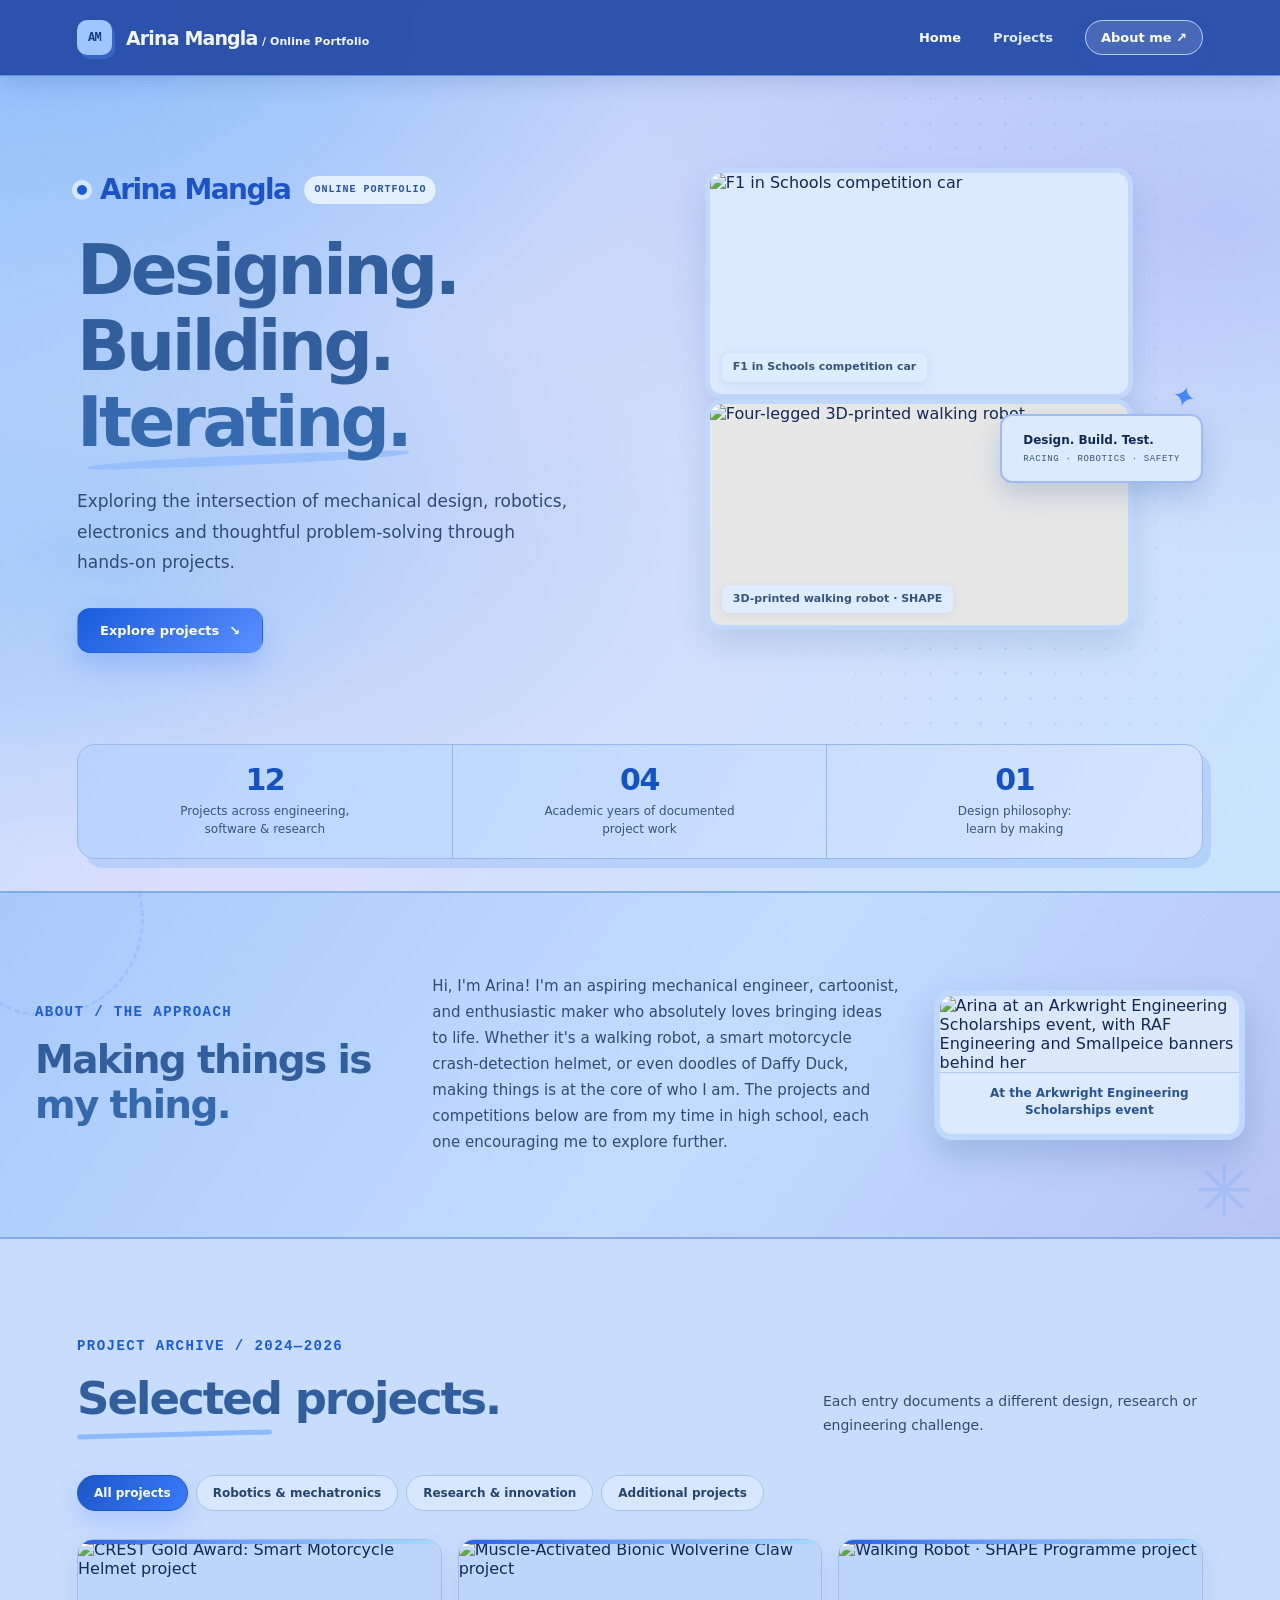
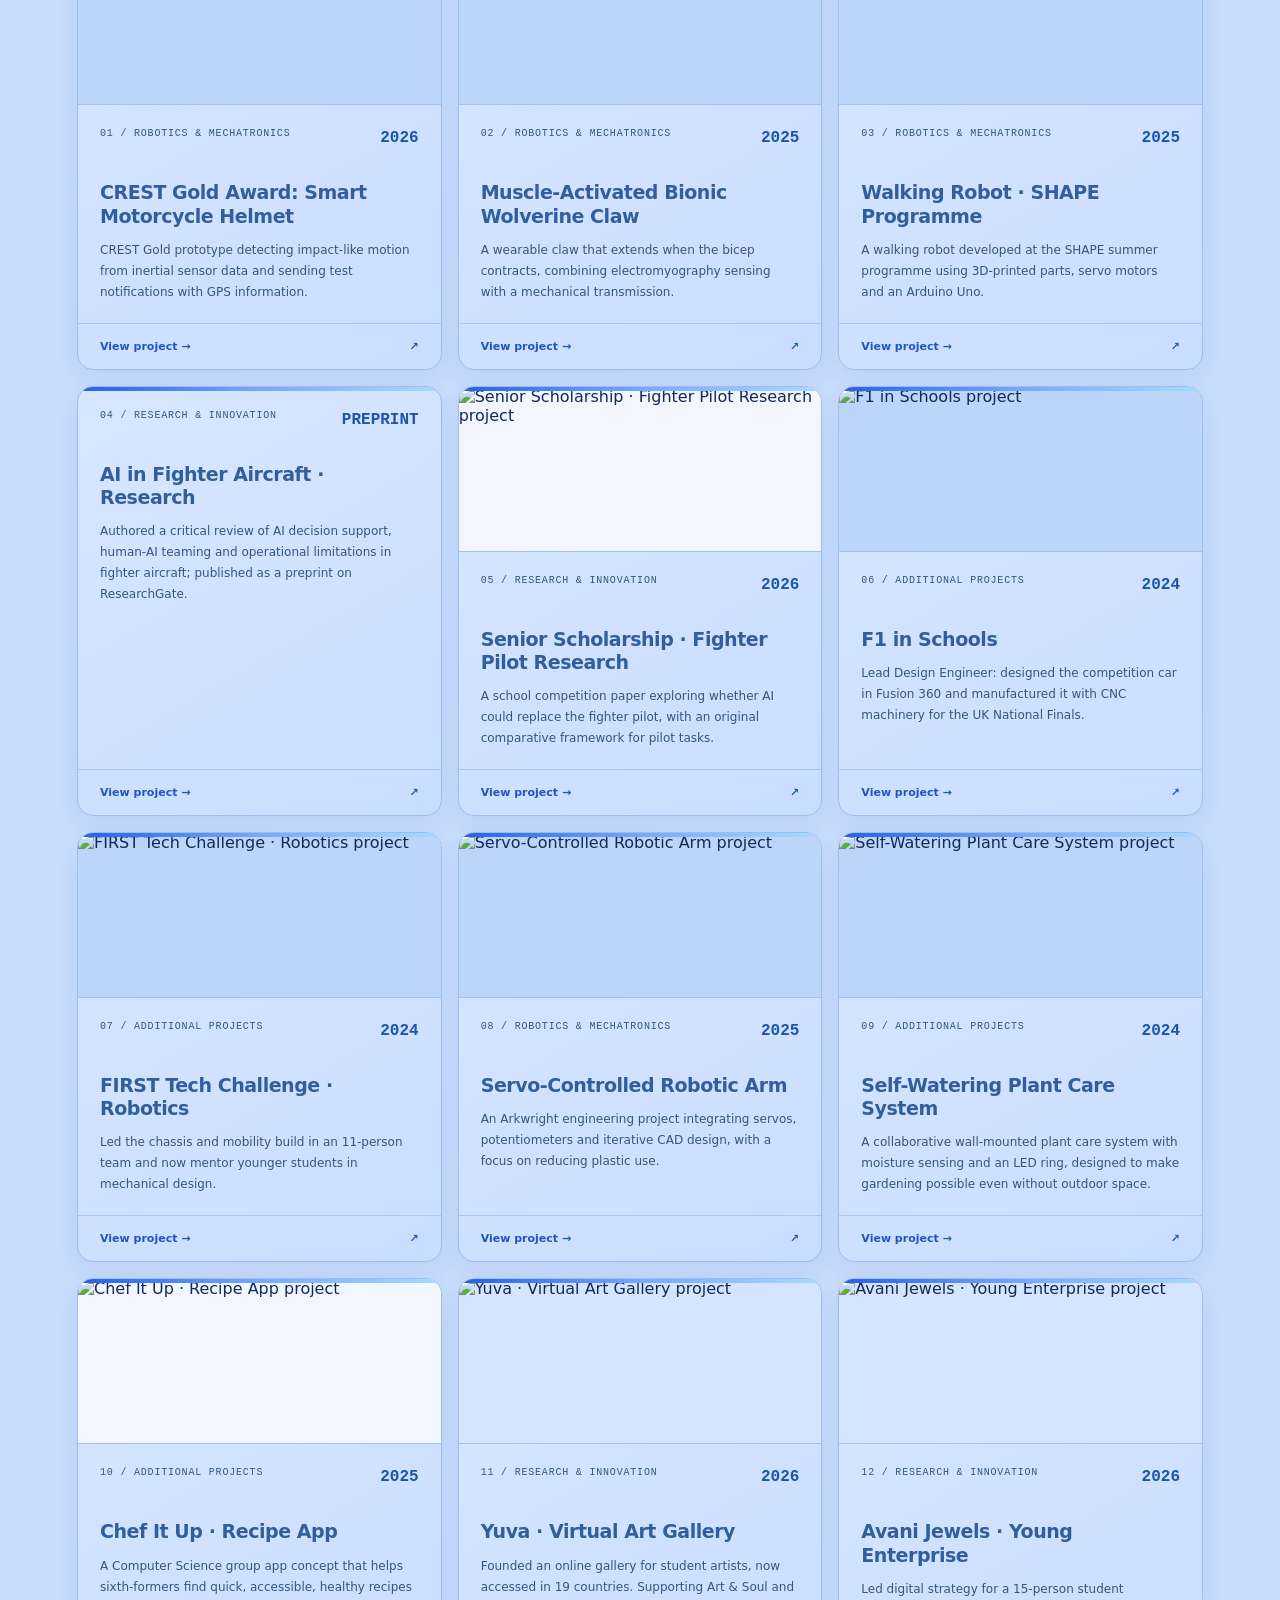
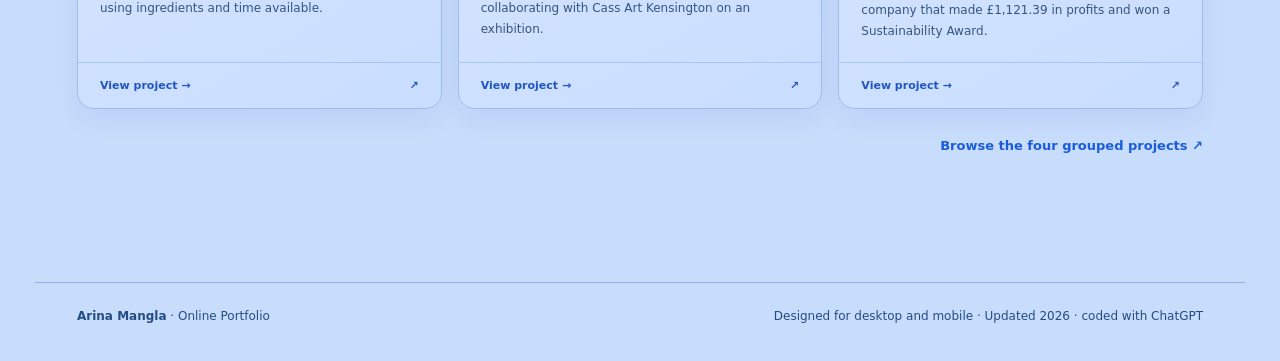
==== index.html @ 57b557c6 "Add files via upload" ====
<!DOCTYPE html>

<html lang="en"><head><meta charset="utf-8"/><meta content="width=device-width, initial-scale=1" name="viewport"/><meta content="Arina Mangla — online portfolio documenting robotics, engineering design, research, technology and entrepreneurship." name="description"/><meta content="#f4f8ff" name="theme-color"/><title>Arina Mangla | Online Portfolio</title><link href="styles.css" rel="stylesheet"/></head>
<body>
<header class="site-nav"><div class="container nav-inner"><a aria-label="Portfolio homepage" class="brand" href="index.html"><span class="brand-mark" data-short="">AM</span><span><span data-name="">Arina Mangla</span> <span style="color:#a6b1c3">/ Online Portfolio</span></span></a><button aria-controls="navigation" aria-expanded="false" aria-label="Open navigation" class="menu-button" type="button">☰</button><nav class="nav-links" id="navigation"><a class="active" href="index.html">Home</a><a href="#projects">Projects</a><a class="nav-pill" href="#about">About me ↗</a></nav></div></header>
<main>
<section class="hero"><div class="container hero-layout"><div><span class="eyebrow hero-byline"><span class="hero-byline-name">Arina Mangla</span><span class="hero-byline-label">ONLINE PORTFOLIO</span></span><h1>Designing.<br/>Building.<br/><em>Iterating.</em></h1><p class="hero-description" data-intro="">Exploring the intersection of mechanical design, robotics, electronics and thoughtful problem-solving through hands-on projects.</p><div class="hero-ctas"><a class="btn" href="#projects">Explore projects <span aria-hidden="true">↘</span></a></div></div>
<div aria-label="Engineering projects including an F1 in Schools race car and a walking robot" class="hero-art"><div class="hero-cad"><img alt="F1 in Schools competition car" fetchpriority="high" src="assets/f1-car-design.webp"/></div><div class="hero-photo"><img alt="Four-legged 3D-printed walking robot" src="assets/walking-robot-front.webp"/></div><div class="hero-float"><b>Design. Build. Test.</b><small>RACING · ROBOTICS · SAFETY</small></div></div></div></section>
<div class="container"><div class="stats"><div class="stat"><strong>12</strong><span>Projects across engineering,<br/>software &amp; research</span></div><div class="stat"><strong>04</strong><span>Academic years of documented<br/>project work</span></div><div class="stat"><strong>01</strong><span>Design philosophy:<br/>learn by making</span></div></div></div>
<section class="about-band" id="about"><div class="container about-content about-with-photo"><div><span class="section-suptitle">ABOUT / THE APPROACH</span><h2>Making things is <em>my thing.</em></h2></div><div class="about-introduction"><p>Hi, I'm Arina! I'm an aspiring mechanical engineer, cartoonist, and enthusiastic maker who absolutely loves bringing ideas to life. Whether it's a walking robot, a smart motorcycle crash-detection helmet, or even doodles of Daffy Duck, making things is at the core of who I am. The projects and competitions below are from my time in high school, each one encouraging me to explore further.</p></div><figure class="about-photo"><img src="assets/about-arina-arkwright-full.jpg" alt="Arina at an Arkwright Engineering Scholarships event, with RAF Engineering and Smallpeice banners behind her" loading="lazy" width="1179" height="1345"><figcaption class="about-caption">At the Arkwright Engineering Scholarships event</figcaption></figure></div></section><section class="section" id="projects"><div class="container"><div class="section-heading"><div><span class="section-suptitle">PROJECT ARCHIVE / 2024—2026</span><h2>Selected projects.</h2></div><p>Each entry documents a different design, research or engineering challenge.</p></div><div aria-label="Filter projects" class="filter" role="group"><button aria-pressed="true" class="selected" data-filter="all" type="button">All projects</button><button aria-pressed="false" data-filter="Robotics &amp; Mechatronics" type="button">Robotics &amp; mechatronics</button><button aria-pressed="false" data-filter="Research &amp; Innovation" type="button">Research &amp; innovation</button><button aria-pressed="false" data-filter="Additional Projects" type="button">Additional projects</button></div><div class="project-grid" id="project-grid"></div><div style="margin-top:26px;text-align:right"><a class="textlink" href="additional.html">Browse the four grouped projects ↗</a></div></div></section>
</main><footer class="footer"><div class="container footer-row"><span><strong data-name="">Arina Mangla</strong> · Online Portfolio</span><span>Designed for desktop and mobile · Updated 2026 · coded with ChatGPT</span></div></footer>
<script src="data.js"></script><script src="site.js"></script></body></html>
---- styles.css ----
:root{
 --ink:#172234;--soft:#637087;--paper:#f8f9fc;--white:#ffffff;--border:#e1e6ed;--blue:#335ed9;--blueDark:#193a9f;--pale:#edf2ff;--grey:#eff2f7;
 --display:system-ui,-apple-system,"Segoe UI",Arial,sans-serif;--mono:ui-monospace,SFMono-Regular,Menlo,Monaco,Consolas,monospace;
}
*{box-sizing:border-box}
html{scroll-behavior:smooth;scroll-padding-top:88px}
body{margin:0;background:var(--paper);color:var(--ink);font-family:var(--display);font-size:16px;-webkit-font-smoothing:antialiased}
a{color:inherit;text-decoration:none}button{font:inherit}
img{display:block;width:100%}::selection{background:#ccdafd}
.container{max-width:1210px;margin:auto;padding:0 42px}
.site-nav{height:76px;display:flex;align-items:center;position:sticky;top:0;z-index:30;background:rgba(248,249,252,.94);border-bottom:1px solid var(--border)}
.nav-inner{display:flex;align-items:center;justify-content:space-between;width:100%;gap:20px}
.brand{display:flex;align-items:center;gap:13px;font-weight:750;font-size:13px;letter-spacing:-.01em}.brand-mark{width:35px;height:35px;background:var(--ink);color:white;display:grid;place-items:center;border-radius:9px;font-family:var(--mono);font-size:12px;letter-spacing:-.05em}.brand span:last-child{white-space:nowrap}
.nav-links{display:flex;gap:32px;align-items:center;font-size:13px;font-weight:650;color:#526076}.nav-links a:hover,.nav-links .active{color:var(--blue)}.nav-links .nav-pill{border:1px solid #ccd6eb;color:var(--ink);border-radius:999px;padding:9px 15px}
.menu-button{display:none;background:transparent;border:0;font-size:24px;cursor:pointer}
.eyebrow{display:inline-flex;gap:10px;align-items:center;font-family:var(--mono);font-size:10.5px;letter-spacing:.14em;text-transform:uppercase;font-weight:700;color:var(--blue)}
.eyebrow:before{content:"";height:7px;width:7px;background:var(--blue);border-radius:50%}
.muted{color:var(--soft)}.textlink{color:var(--blue);font-size:13px;font-weight:750;display:inline-flex;align-items:center;gap:8px}.textlink:hover{gap:13px}
.hero{padding:92px 0 84px;overflow:hidden}.hero-layout{display:grid;grid-template-columns:1.06fr .94fr;gap:66px;align-items:center}
.hero h1{font-size:clamp(51px,6.4vw,89px);line-height:1.06;letter-spacing:-.077em;font-weight:730;margin:27px 0 26px;max-width:770px}.hero h1 em{font-style:normal;color:var(--blue)}
.hero-description{font-size:17px;line-height:1.78;color:var(--soft);max-width:500px;margin:0 0 31px}
.hero-ctas{display:flex;align-items:center;gap:23px;flex-wrap:wrap}.btn{background:var(--blue);color:white;border:1px solid var(--blue);padding:14px 22px;border-radius:8px;font-size:13px;font-weight:750;display:inline-flex;align-items:center;justify-content:center;gap:10px;transition:.2s}.btn:hover{background:var(--blueDark);transform:translateY(-1px)}.btn.secondary{background:white;color:var(--ink);border-color:var(--border)}.btn.secondary:hover{background:var(--grey)}
.hero-art{height:492px;position:relative}.hero-cad{position:absolute;right:0;top:0;width:64%;height:76%;border:1px solid var(--border);border-radius:18px;background:#fff;overflow:hidden;transform:rotate(5deg);box-shadow:0 30px 75px rgba(23,34,52,.09)}.hero-cad img{width:100%;height:100%;object-fit:contain;padding:15px}.hero-photo{position:absolute;left:0;bottom:0;width:66%;height:78%;border:8px solid #fff;border-radius:17px;background:#e7e7e7;overflow:hidden;box-shadow:0 30px 75px rgba(23,34,52,.18)}.hero-photo img{height:100%;object-fit:cover;object-position:center 32%}.hero-float{position:absolute;right:0;bottom:28px;background:#fff;border:1px solid var(--border);box-shadow:0 16px 40px #17223418;border-radius:12px;padding:17px 21px;z-index:1;min-width:180px}.hero-float b{display:block;font-size:12px}.hero-float small{display:block;font-family:var(--mono);font-size:9px;color:var(--soft);margin-top:7px;letter-spacing:.07em}
.stats{border-top:1px solid var(--border);border-bottom:1px solid var(--border);display:grid;grid-template-columns:repeat(3,1fr)}.stat{padding:26px 28px 26px 0;display:flex;align-items:center;gap:17px}.stat:not(:last-child){border-right:1px solid var(--border)}.stat:not(:first-child){padding-left:32px}.stat strong{font-size:30px;letter-spacing:-.05em;line-height:1}.stat span{color:var(--soft);font-size:12px;line-height:1.5}
.section{padding:97px 0}.section-suptitle{font-family:var(--mono);text-transform:uppercase;letter-spacing:.13em;color:var(--blue);font-size:11px;font-weight:700}.section-heading{display:flex;justify-content:space-between;align-items:end;gap:20px;margin-bottom:38px}.section-heading h2,.heading-main{font-size:clamp(34px,4.2vw,53px);line-height:1.12;letter-spacing:-.058em;margin:12px 0 0;font-weight:730}.section-heading p{max-width:380px;color:var(--soft);font-size:14px;line-height:1.7;margin:0}
.feature{display:grid;grid-template-columns:1.05fr .95fr;background:var(--ink);color:white;border-radius:19px;overflow:hidden;min-height:480px}.feature-media{background:#d9dce6;position:relative;overflow:hidden}.feature-media img{position:absolute;width:100%;height:100%;object-fit:cover;object-position:center 44%}.feature-content{padding:65px 58px;display:flex;flex-direction:column;justify-content:center}.feature .section-suptitle{color:#9fb7ff}.feature h3{font-size:clamp(36px,3.6vw,51px);letter-spacing:-.06em;line-height:1.09;margin:22px 0 18px}.feature p{font-size:15px;line-height:1.85;color:#bfccdf;margin:0 0 27px}.feature .feature-meta{font-family:var(--mono);font-size:11px;color:#a0b1cf;margin-bottom:30px}.feature .btn{width:max-content;background:white;color:var(--ink);border-color:white}
.filter{display:flex;gap:8px;flex-wrap:wrap;margin:0 0 28px}.filter button{border:1px solid var(--border);background:white;border-radius:99px;padding:10px 16px;color:var(--soft);font-size:12px;font-weight:700;cursor:pointer}.filter button.selected,.filter button:hover{background:var(--ink);color:#fff;border-color:var(--ink)}
.project-grid{display:grid;grid-template-columns:repeat(3,1fr);gap:16px}.project-card{background:white;border:1px solid var(--border);border-radius:12px;overflow:hidden;min-height:260px;display:flex;flex-direction:column;transition:box-shadow .2s,transform .2s}.project-card:hover{box-shadow:0 16px 32px #1722340c;transform:translateY(-2px)}.project-card .top{padding:23px 22px 20px;flex:1}.card-index{display:flex;align-items:center;justify-content:space-between;margin-bottom:33px;font-family:var(--mono);font-size:10px;color:var(--blue);letter-spacing:.08em;text-transform:uppercase}.card-index span:last-child{color:#8491a7}.project-card h3{font-size:21px;line-height:1.22;letter-spacing:-.042em;margin:0 0 12px}.project-card p{font-size:12px;line-height:1.75;color:var(--soft);margin:0}.project-card .bottom{border-top:1px solid var(--border);display:flex;justify-content:space-between;align-items:center;padding:16px 22px;color:#50617c;font-size:11px;font-weight:700}.project-card .bottom b{color:var(--blue);font-size:16px;font-weight:500}.project-card .bottom .pending{font-style:normal;color:#8b96a9}
.about-band{background:#ecf1fc;border-top:1px solid #dce4f4;border-bottom:1px solid #dce4f4}.about-content{padding:81px 0;display:grid;grid-template-columns:1fr 1fr;gap:80px;align-items:start}.about-content h2{font-size:44px;line-height:1.15;letter-spacing:-.06em;margin:15px 0 0}.about-content p{font-size:17px;line-height:1.85;color:#56647a;margin:3px 0}
.footer{padding:31px 0 38px;font-size:12px;color:#7d8aa0}.footer-row{display:flex;align-items:center;justify-content:space-between;gap:20px;border-top:1px solid var(--border);padding-top:26px}.footer strong{color:var(--ink)}
/* Detail / case-study pages */
.backline{padding-top:36px}.backline a{font-size:12px;font-weight:700;color:#536784}.detail-hero{padding:61px 0 49px}.detail-hero h1{font-size:clamp(52px,6.5vw,92px);letter-spacing:-.075em;line-height:1.04;max-width:890px;margin:22px 0 24px}.detail-hero .lead{font-size:18px;color:var(--soft);line-height:1.8;max-width:790px;margin:0 0 39px}.detail-facts{display:flex;gap:8px;flex-wrap:wrap}.detail-facts span{font-size:11px;color:#435474;border:1px solid #dae1ec;border-radius:99px;padding:10px 14px;background:white;font-weight:700}.split-visual{display:grid;grid-template-columns:1.05fr .95fr;gap:14px;height:550px}.visual{background:#e8edf5;overflow:hidden;border-radius:14px;position:relative}.visual img{width:100%;height:100%;object-fit:contain}.visual.large{background:#e4e4e4}.visual.large img{object-fit:cover;object-position:center 40%}.visual.small img{padding:17px;background:#f0f2f6}.visual-badge{position:absolute;left:17px;bottom:17px;background:#fff;padding:9px 12px;border-radius:5px;font:700 10px var(--mono);letter-spacing:.08em;text-transform:uppercase;color:var(--ink);box-shadow:0 3px 8px #0001}
.case-strip{display:grid;grid-template-columns:repeat(4,1fr);gap:0;margin-top:24px;border:1px solid var(--border);border-radius:10px;background:#fff}.case-strip>div{padding:24px}.case-strip>div:not(:last-child){border-right:1px solid var(--border)}.case-strip small{display:block;color:var(--soft);font:650 10px var(--mono);text-transform:uppercase;letter-spacing:.08em;margin-bottom:10px}.case-strip b{font-size:15px;letter-spacing:-.02em}
.case-section{padding:110px 0 0}.chapter{display:grid;grid-template-columns:36% 64%;gap:0;margin-bottom:34px}.chapter-index{font:700 11px var(--mono);letter-spacing:.14em;color:var(--blue);text-transform:uppercase;padding-top:8px}.chapter-text h2{font-size:clamp(32px,3.5vw,47px);letter-spacing:-.05em;line-height:1.16;margin:0 0 17px}.chapter-text p{color:#657289;font-size:15px;line-height:1.9;max-width:750px;margin:0 0 13px}
.media-grid{display:grid;grid-template-columns:repeat(3,1fr);gap:16px}.media-card{background:#fff;border:1px solid var(--border);border-radius:12px;overflow:hidden;cursor:pointer;text-align:left;padding:0;transition:transform .2s,box-shadow .2s}.media-card:hover{transform:translateY(-3px);box-shadow:0 15px 30px #17223416}.media-card img{width:100%;height:260px;object-fit:contain;background:#eef1f6;padding:10px}.media-card .cap{padding:17px 19px 19px}.media-card .cap strong{font-size:14px;letter-spacing:-.02em;display:block;margin-bottom:7px}.media-card .cap span{font-size:12px;color:var(--soft);line-height:1.55;display:block}.media-card .cap em{font-size:10px;color:var(--blue);font-style:normal;font-weight:750;display:block;margin-top:11px}
.technical-row{display:grid;grid-template-columns:1fr 1fr;gap:40px;align-items:center}.technical-img{border-radius:12px;overflow:hidden;background:#e9ecf1;height:390px}.technical-img img{width:100%;height:100%;object-fit:contain}.technical-text h3{font-size:30px;letter-spacing:-.045em;margin:0 0 13px}.technical-text p{line-height:1.8;color:var(--soft);font-size:14px}.detail-points{padding:0;list-style:none;margin:22px 0 0}.detail-points li{display:flex;gap:13px;border-top:1px solid var(--border);padding:14px 0;color:#40516a;font-size:13px;line-height:1.65}.detail-points li:before{content:'↗';color:var(--blue);font-weight:700}
.outcome{background:#192641;color:white;border-radius:16px;padding:53px;display:grid;grid-template-columns:1fr 1.15fr;gap:45px;align-items:center}.outcome .figure{font-weight:750;font-size:clamp(84px,11vw,137px);letter-spacing:-.09em;line-height:1;color:#b8cbff}.outcome .figure small{font-size:18px;color:#a9b8d3;display:block;letter-spacing:0;margin-top:9px;font-weight:600}.outcome h3{font-size:31px;letter-spacing:-.05em;margin:0 0 12px}.outcome p{color:#b7c4db;font-size:14px;line-height:1.85;margin:0}
.video-section{background:#eef1f7;border:1px solid #dce3ef;border-radius:14px;overflow:hidden;display:grid;grid-template-columns:1.2fr .8fr}.video-section video{background:#121821;object-fit:contain;width:100%;height:350px}.video-explain{padding:42px;display:flex;flex-direction:column;justify-content:center}.video-explain h3{font-size:30px;letter-spacing:-.05em;margin:15px 0}.video-explain p{font-size:14px;line-height:1.85;color:var(--soft)}
.archive{margin-top:30px;background:white;border-radius:13px;border:1px solid var(--border);padding:24px 28px}.archive summary{cursor:pointer;display:flex;align-items:center;justify-content:space-between;font-size:15px;font-weight:750;list-style:none}.archive summary::-webkit-details-marker{display:none}.archive summary:after{content:'+';font-size:25px;color:var(--blue);font-weight:400}.archive[open] summary:after{content:'−'}.archive p{font-size:13px;color:var(--soft);line-height:1.8}.archive-grid{display:grid;grid-template-columns:repeat(4,1fr);gap:12px;margin-top:20px}.archive-item{border:1px solid var(--border);border-radius:8px;background:#f9fafc;overflow:hidden;text-align:left;padding:0;cursor:pointer}.archive-item img{height:180px;object-fit:contain;padding:7px}.archive-item span{display:block;padding:9px;font-size:11px;font-weight:700;line-height:1.4}
.next-section{margin-top:95px;border-top:1px solid var(--border);padding:42px 0 100px;display:flex;justify-content:space-between;align-items:center;gap:25px}.next-section h3{font-size:28px;letter-spacing:-.04em;margin:10px 0 0}
.lightbox{position:fixed;inset:0;background:rgba(11,17,28,.95);display:none;z-index:100;padding:50px 25px 85px;align-items:center;justify-content:center;flex-direction:column}.lightbox.open{display:flex}.lightbox img{width:auto;height:auto;max-width:92vw;max-height:75vh;object-fit:contain}.lightbox figcaption{color:#e4ebff;font-size:13px;margin-top:20px;text-align:center}.lightbox .close{position:absolute;right:30px;top:20px;border:1px solid #fff6;color:white;border-radius:99px;background:#ffffff15;font-size:27px;width:43px;height:43px;cursor:pointer}.lightbox-nav{position:absolute;top:50%;color:#fff;background:#ffffff18;border:1px solid #ffffff55;border-radius:50%;font-size:25px;width:42px;height:42px;cursor:pointer}.lightbox-nav.prev{left:28px}.lightbox-nav.next{right:28px}
/* Additional projects */
.additional-heading{padding:74px 0 58px}.additional-heading h1{font-size:clamp(45px,6vw,78px);letter-spacing:-.07em;line-height:1.08;margin:20px 0}.additional-heading p{max-width:680px;line-height:1.8;color:var(--soft);font-size:16px}.additional-case{padding:62px 0;border-top:1px solid var(--border);display:grid;grid-template-columns:.45fr .55fr;gap:55px}.additional-case h2{font-size:34px;letter-spacing:-.05em;margin:12px 0}.additional-case p{color:var(--soft);line-height:1.85;font-size:14px}.additional-media{min-height:280px;background:linear-gradient(135deg,#e7ecf6,#f5f7fb);border:1px dashed #cad4e5;border-radius:12px;display:flex;flex-direction:column;align-items:center;justify-content:center;gap:9px;color:#8b98ae}.additional-media .place-glyph{font-size:36px;line-height:1}.additional-media strong{color:#5b6c85;font-size:13px}.additional-media span{font-size:11px}.tags{display:flex;flex-wrap:wrap;gap:7px;margin-top:20px}.tag{font-family:var(--mono);color:#637089;font-size:10px;border:1px solid var(--border);border-radius:5px;padding:7px 9px;background:#fff}
@media(max-width:900px){.container{padding:0 25px}.hero-layout{grid-template-columns:1fr;gap:45px}.hero{padding:62px 0}.hero h1{max-width:600px}.hero-art{max-width:630px;width:100%;margin:auto}.feature-content{padding:38px}.project-grid{grid-template-columns:repeat(2,1fr)}.split-visual{height:440px}.case-strip>div{padding:18px}.media-grid{grid-template-columns:repeat(2,1fr)}.archive-grid{grid-template-columns:repeat(3,1fr)}}
@media(max-width:640px){.container{padding:0 19px}.site-nav{height:68px}.nav-links{display:none;position:absolute;top:67px;left:0;right:0;background:var(--paper);padding:24px;flex-direction:column;align-items:stretch;gap:22px;border-bottom:1px solid var(--border)}.nav-links.open{display:flex}.menu-button{display:block}.brand{font-size:12px}.hero{padding:54px 0 41px}.hero h1{font-size:clamp(47px,11vw,69px);margin:20px 0}.hero-description{font-size:15px}.hero-art{height:310px}.hero-photo{border-width:5px}.hero-float{bottom:7px;min-width:135px;padding:12px}.hero-float b{font-size:10px}.hero-float small{font-size:8px}.stats{grid-template-columns:repeat(3,1fr)}.stat{padding:19px 10px 20px 0;gap:7px;display:block}.stat:not(:first-child){padding-left:12px}.stat strong{font-size:22px;display:block;margin-bottom:8px}.stat span{font-size:9px}.section{padding:69px 0}.section-heading{display:block}.section-heading h2,.heading-main{font-size:37px}.section-heading p{margin-top:15px}.feature{grid-template-columns:1fr}.feature-media{height:320px}.feature-content{padding:36px 27px 41px}.feature h3{font-size:35px}.project-grid{grid-template-columns:1fr}.project-card{min-height:200px}.project-card .card-index{margin-bottom:20px}.about-content{grid-template-columns:1fr;gap:23px;padding:60px 0}.about-content h2{font-size:37px}.footer-row{flex-direction:column;align-items:start}.detail-hero{padding:42px 0 34px}.detail-hero h1{font-size:clamp(46px,11vw,65px)}.detail-hero .lead{font-size:15px}.split-visual{grid-template-columns:1fr;height:auto}.visual.large{height:400px}.visual.small{height:300px}.case-strip{grid-template-columns:repeat(2,1fr)}.case-strip>div:nth-child(2){border-right:0}.case-strip>div:nth-child(-n+2){border-bottom:1px solid var(--border)}.case-section{padding:77px 0 0}.chapter{grid-template-columns:1fr;gap:16px}.chapter-text h2{font-size:34px}.media-grid{grid-template-columns:1fr}.media-card img{height:300px}.technical-row{grid-template-columns:1fr;gap:24px}.technical-img{height:345px}.outcome{grid-template-columns:1fr;gap:23px;padding:32px 27px}.outcome .figure{font-size:92px}.video-section{grid-template-columns:1fr}.video-section video{height:280px}.video-explain{padding:26px}.archive-grid{grid-template-columns:repeat(2,1fr)}.archive-item img{height:150px}.next-section{margin-top:62px;padding-bottom:60px;display:block}.next-section .btn{margin-top:20px}.additional-case{grid-template-columns:1fr;gap:24px}.additional-case .additional-media{min-height:230px}.lightbox-nav.prev{left:9px}.lightbox-nav.next{right:9px}}
@media(prefers-reduced-motion:reduce){*{scroll-behavior:auto!important;transition:none!important}}


/* V2 engineering case studies */
.process-notes{display:grid;grid-template-columns:repeat(4,1fr);gap:10px;padding:23px 0;margin-top:22px;border-top:1px solid var(--border);border-bottom:1px solid var(--border)}.process-notes span{font:700 11px var(--mono);color:var(--blue);line-height:1.8}
.validation-panel{display:grid;grid-template-columns:repeat(3,1fr);background:#192641;border-radius:14px;overflow:hidden;color:white}.validation-panel>div{padding:34px 29px;border-right:1px solid #40506b}.validation-panel>div:last-child{border-right:none}.validation-panel strong{display:block;color:#bdd0ff;font-size:clamp(40px,5vw,70px);font-weight:750;letter-spacing:-.075em}.validation-panel span{color:#d1d8e8;font-size:12px;line-height:1.7}
.video-pair{display:grid;grid-template-columns:repeat(2,minmax(0,1fr));gap:20px}.video-tile{border:1px solid var(--border);border-radius:14px;overflow:hidden;background:#fff}.video-tile video{display:block;width:100%;height:315px;object-fit:contain;background:#1b2434}.video-tile h3{margin:22px 23px 6px;font-size:20px;letter-spacing:-.03em}.video-tile p{margin:0 23px 24px;font-size:13px;line-height:1.7;color:var(--soft)}.privacy-note{font-size:13px;line-height:1.8;color:#617089;padding:24px 27px;border:1px solid var(--border);background:#fff;border-radius:10px;margin-top:28px}.privacy-note strong{color:#172234}
.f1-rich .f1-picture{height:340px;position:relative;border-radius:12px;overflow:hidden;background:#e8edf5}.f1-rich .f1-picture img{width:100%;height:100%;object-fit:contain}.f1-rich .f1-full{grid-column:1 / -1}.f1-note{font-style:italic;font-size:12px!important}
.sponsor-feature{display:grid;grid-template-columns:1fr 1fr;gap:33px;border:1px solid var(--border);background:#fff;border-radius:16px;overflow:hidden}.sponsor-picture{min-height:410px;background:#e6ebf5}.sponsor-picture>img{width:100%;height:100%;min-height:410px;object-fit:cover;object-position:center}.sponsor-placeholder{min-height:410px;padding:38px;display:flex;flex-direction:column;gap:12px;align-items:flex-start;justify-content:center;background:linear-gradient(130deg,#e8edf8,#d8e4f8)}.sponsor-placeholder strong{font-size:26px;letter-spacing:-.04em}.sponsor-placeholder span:last-child{font-size:13px;color:#697c95;max-width:270px;line-height:1.75}.sponsor-copy{padding:40px 29px 40px 0;display:flex;flex-direction:column;justify-content:center}.sponsor-copy h3{font-size:29px;line-height:1.15;letter-spacing:-.05em;margin:18px 0 14px}.sponsor-copy p{font-size:14px;color:var(--soft);line-height:1.8}.sponsor-copy .sponsor-note{font-size:12px;border-top:1px solid var(--border);padding-top:15px}
@media(max-width:700px){.process-notes{grid-template-columns:repeat(2,1fr)}.validation-panel{grid-template-columns:1fr}.validation-panel>div{padding:22px 28px;border-right:0;border-bottom:1px solid #40506b}.video-pair{grid-template-columns:1fr}.video-tile video{height:245px}.sponsor-feature{grid-template-columns:1fr}.sponsor-copy{padding:18px 26px 32px}.sponsor-picture,.sponsor-placeholder,.sponsor-picture>img{min-height:270px;height:270px}.f1-rich .f1-picture{height:280px}}

/* Royal Air Force sponsorship and STEM outreach */
.outreach-feature{margin-top:22px;display:grid;grid-template-columns:minmax(0,1.7fr) minmax(245px,.65fr);gap:36px;background:#172540;color:#fff;border-radius:16px;padding:45px 50px;align-items:center}
.outreach-feature h3{font-size:clamp(28px,3.3vw,42px);line-height:1.14;letter-spacing:-.055em;max-width:560px;margin:14px 0 20px}
.outreach-feature p{color:#d4deee;font-size:14px;line-height:1.85;max-width:660px;margin:0 0 15px}
.outreach-status{display:inline-flex;align-items:center;gap:9px;padding:8px 12px;color:#d6e7ff;border:1px solid #536889;border-radius:999px;font:700 10px var(--mono);letter-spacing:.07em;margin-bottom:25px}
.status-dot{width:7px;height:7px;display:inline-block;background:#9dc1fa;border-radius:50%}
.outreach-aside{border-left:1px solid #445472;padding:8px 0 8px 29px;display:grid;gap:9px}
.outreach-aside span{font:700 10px var(--mono);letter-spacing:.10em;color:#9cadca}
.outreach-aside strong{font-size:16px;font-weight:650;color:#f8faff;margin-bottom:10px}
@media(max-width:760px){.outreach-feature{grid-template-columns:1fr;padding:32px 27px;gap:22px}.outreach-aside{border-left:0;border-top:1px solid #445472;padding:25px 0 0;grid-template-columns:1fr 1fr;column-gap:12px}.outreach-aside span{grid-column:1}.outreach-aside strong{grid-column:2;align-self:baseline}}
.outreach-copy > .section-suptitle{display:block;margin-bottom:8px}
.outreach-status{display:flex;width:max-content;max-width:100%;margin-bottom:24px}


/* V3: balanced homepage photography, video-first case studies and documentation links */
.project-image{display:block;height:165px;overflow:hidden;background:#e9edf5;border-bottom:1px solid var(--border)}
.project-image img{height:100%;width:100%;object-fit:contain;transition:transform .25s ease}
.project-image:hover img{transform:scale(1.025)}
.hero-cad img{object-fit:contain;background:#eff2f5;padding:6px}
.hero-photo img{object-fit:cover;object-position:center 56%}
.case-video-first{padding-top:35px;padding-bottom:25px}
.lead-video-header{display:flex;align-items:end;justify-content:space-between;gap:36px;margin-bottom:25px}
.lead-video-header h2{font-size:clamp(32px,3.6vw,46px);line-height:1.15;letter-spacing:-.052em;margin:12px 0 0}
.lead-video-header p{color:var(--soft);font-size:14px;line-height:1.8;max-width:395px;margin:0}
.documentation-banner{margin-top:22px;display:flex;align-items:center;justify-content:space-between;gap:32px;padding:28px 33px;border-radius:13px;background:#edf2ff;border:1px solid #d2dcf2}
.documentation-banner h3{margin:10px 0 7px;font-size:23px;letter-spacing:-.04em}
.documentation-banner p{color:#657289;font-size:13px;line-height:1.7;max-width:630px;margin:0}
.documentation-banner .btn{white-space:nowrap;flex-shrink:0}
.media-video-card{background:white;border:1px solid var(--border);border-radius:12px;overflow:hidden}
.media-video-card video{display:block;width:100%;height:260px;background:#151f32;object-fit:contain}
.media-video-card .cap{padding:17px 19px 19px}
.media-video-card .cap strong{font-size:14px;display:block;margin-bottom:7px}
.media-video-card .cap span{font-size:12px;color:var(--soft);line-height:1.55;display:block}
.media-video-card .cap em{font-size:10px;color:var(--blue);font-style:normal;font-weight:750;display:block;margin-top:11px}
@media(max-width:700px){.lead-video-header{display:block}.lead-video-header p{margin-top:12px}.documentation-banner{display:block;padding:25px}.documentation-banner .btn{margin-top:20px}.case-video-first{padding-top:20px}.media-video-card video{height:310px}.project-image{height:185px}}


/* Version 4 / additional documented case studies and about portrait slot */
.about-with-photo{grid-template-columns:0.95fr 1fr 0.75fr;gap:35px;align-items:center}
.about-with-photo h2{font-size:clamp(32px,3.4vw,44px)}
.about-with-photo p{font-size:14px;line-height:1.78}
.about-photo-placeholder{border:1px dashed #acbad4;background:#f7f9fd;border-radius:15px;min-height:230px;padding:25px;display:flex;flex-direction:column;justify-content:center;gap:13px}
.about-photo-placeholder strong{font-size:17px;line-height:1.3;letter-spacing:-.02em}
.about-photo-placeholder span:last-child{font-size:12px;color:var(--soft);line-height:1.55}
.project-card .project-image img{object-fit:cover}
.project-card:has(img[src*="chef"]) .project-image img,.project-card:has(img[src*="scholarship"]) .project-image img{object-fit:contain;background:#f4f6fa}
.additional-case .additional-gallery-wide{grid-column:1/-1}
.additional-case .additional-feature-photo{height:350px;overflow:hidden;border:1px solid var(--border);background:#edf1f7;border-radius:14px}
.additional-case .additional-feature-photo img{height:100%;width:100%;object-fit:contain}
.additional-case .additional-feature-photo img.cover{object-fit:cover}
.additional-case .media-grid{margin-top:22px}
.additional-case .media-card img{background:#f0f2f7}
.additional-case .chef-screens .media-card img{object-fit:contain;height:370px}
.case-video-first .video-section{margin-top:20px}
.video-pair .video-tile video{background:#131c2e}
.media-grid .media-card img{object-fit:contain;background:#eef1f6}
.document-action{display:flex;gap:24px;align-items:center;justify-content:space-between;border:1px solid var(--border);background:#fff;border-radius:14px;padding:30px 34px;margin-top:28px}
.document-action strong{display:block;font-size:22px;letter-spacing:-.035em;margin-top:8px}
.document-action p{margin:9px 0 0;max-width:540px;color:var(--soft);font-size:13px;line-height:1.7}
.case-cover-grid{display:grid;grid-template-columns:1.15fr .85fr;gap:16px}
.case-cover-grid .visual{height:440px}
.case-cover-grid img{height:100%;width:100%;object-fit:contain}
.screenshot-gallery{display:grid;grid-template-columns:repeat(3,1fr);gap:15px}
.screenshot-gallery img{width:100%;height:320px;object-fit:contain;background:#f0f2f7;border-radius:9px}
.gallery-intro{font-size:14px;color:var(--soft);line-height:1.8;max-width:650px;margin:0 0 28px}
.demo-placeholder{display:grid;grid-template-columns:1.1fr .9fr;background:#172234;border-radius:14px;overflow:hidden;color:white;min-height:340px}
.demo-placeholder>img{width:100%;height:350px;object-fit:contain;background:#ecf0f6;padding:20px}
.demo-placeholder>div{padding:42px;display:flex;flex-direction:column;justify-content:center;gap:15px}
.demo-placeholder h3{margin:0;font-size:31px;letter-spacing:-.045em}
.demo-placeholder p{color:#d5def0;font-size:14px;line-height:1.75}
.demo-placeholder .section-suptitle{color:#a3bdff}
.mini-stat-panel{display:grid;grid-template-columns:repeat(3,1fr);background:#172234;color:white;border-radius:13px;overflow:hidden;margin-top:25px}
.mini-stat-panel>div{padding:26px;border-right:1px solid #485774}
.mini-stat-panel>div:last-child{border:0}
.mini-stat-panel strong{display:block;font-size:29px;letter-spacing:-.05em;color:#c4d4ff;margin-bottom:9px}
.mini-stat-panel span{font-size:12px;color:#d3ddef;line-height:1.5}
@media(max-width:1000px){.about-with-photo{grid-template-columns:1fr 1fr}.about-photo-placeholder{grid-column:1 / -1;min-height:160px}}
@media(max-width:640px){.about-with-photo{grid-template-columns:1fr}.about-photo-placeholder{grid-column:auto}.additional-case .additional-feature-photo{height:300px}.additional-case .chef-screens .media-card img{height:320px}.document-action{display:block;padding:23px}.document-action .btn{margin-top:22px}.case-cover-grid,.demo-placeholder{grid-template-columns:1fr}.case-cover-grid .visual{height:300px}.demo-placeholder img{height:300px}.demo-placeholder>div{padding:26px}.mini-stat-panel{grid-template-columns:1fr}.mini-stat-panel>div{border-right:0;border-bottom:1px solid #40506b}.mini-stat-panel>div:last-child{border:0}.screenshot-gallery{grid-template-columns:1fr}}

/* Version 5 — Yuva virtual gallery case study, consistent with portfolio's navy editorial system */
.yuva-heading .lead{max-width:900px}.yuva-actions{display:flex;flex-wrap:wrap;gap:12px;margin-top:25px}
.yuva-hero-visuals{display:grid;grid-template-columns:1fr 1fr;gap:18px;height:610px}
.yuva-main-visual{position:relative;background:#f1f3f8;min-height:0;border-radius:15px;overflow:hidden;border:1px solid var(--border)}
.yuva-main-visual img{width:100%;height:100%;object-fit:contain;padding:20px}
.yuva-side-visual{display:grid;grid-template-rows:0.44fr 0.56fr;gap:18px;min-height:0}
.yuva-brand-panel{border-radius:15px;background:#e9eef9;border:1px solid var(--border);padding:22px 25px;display:flex;flex-direction:column;align-items:center;justify-content:center;text-align:center}
.yuva-brand-panel .yuva-wordmark{width:min(225px,80%);height:113px;object-fit:contain;margin:0 auto 8px}
.yuva-brand-panel span{font:700 10px var(--mono);letter-spacing:.12em;color:#4c608b}.yuva-brand-panel p{font-size:12px;color:#56647a;line-height:1.7;max-width:270px;margin:12px auto 0}
.yuva-shop-visual{border-radius:15px;overflow:hidden;position:relative;background:#dfe5f0;border:1px solid var(--border)}.yuva-shop-visual img{width:100%;height:100%;object-fit:cover;object-position:center 34%}
.yuva-story-quote{background:#172540;color:white;border-radius:14px;margin-left:36%;padding:34px 43px;max-width:800px}.yuva-story-quote .section-suptitle{color:#a7bdf4}.yuva-story-quote p{font-size:clamp(22px,2.8vw,35px);line-height:1.34;letter-spacing:-.045em;margin:16px 0}.yuva-story-quote>span:last-child{font-size:11px;color:#b7c7e7}
.yuva-outcomes{display:grid;grid-template-columns:repeat(3,minmax(0,1fr));gap:14px}.yuva-outcomes>div{background:white;border:1px solid var(--border);border-radius:14px;padding:30px;min-height:220px}.yuva-outcomes span{display:block;font:700 10px var(--mono);color:var(--blue);letter-spacing:.12em}.yuva-outcomes strong{display:block;font-size:clamp(26px,3vw,41px);line-height:1.13;letter-spacing:-.065em;margin:17px 0}.yuva-outcomes p{font-size:13px;color:var(--soft);line-height:1.8;margin:0}
.yuva-collaboration{display:grid;grid-template-columns:1.1fr .9fr;background:white;border:1px solid var(--border);border-radius:16px;overflow:hidden}.yuva-collaboration-photo{height:490px;background:#e1e5ed;overflow:hidden}.yuva-collaboration-photo img{height:100%;object-fit:cover;object-position:center 43%}.yuva-collaboration-copy{padding:45px 42px;display:flex;flex-direction:column;justify-content:center}.yuva-collaboration-copy h3{font-size:clamp(29px,3vw,40px);line-height:1.15;letter-spacing:-.05em;margin:18px 0}.yuva-collaboration-copy p{color:var(--soft);font-size:14px;line-height:1.85}.yuva-in-progress{border:1px solid #dae3f3;border-radius:99px;padding:10px 14px;color:#35507e;font:700 11px var(--mono);width:max-content;display:inline-flex;align-items:center;gap:8px;margin-top:14px;max-width:100%}.yuva-in-progress span{display:inline-block;background:#6d91dc;width:8px;height:8px;border-radius:50%}
.yuva-gallery{grid-template-columns:repeat(2,minmax(0,1fr))}.yuva-gallery .media-card img{height:430px}
.yuva-end-links{margin-top:115px;padding-top:40px;padding-bottom:40px;display:flex;justify-content:space-between;gap:30px;align-items:center;border-top:1px solid var(--border);border-bottom:1px solid var(--border)}.yuva-end-links h2{font-size:30px;letter-spacing:-.05em;margin:10px 0 4px}.yuva-end-links p{font-size:13px;color:var(--soft)}.yuva-end-actions{display:flex;gap:12px;flex-wrap:wrap}
@media(max-width:800px){.yuva-hero-visuals{height:auto;grid-template-columns:1fr}.yuva-main-visual{height:550px}.yuva-side-visual{height:540px}.yuva-collaboration{grid-template-columns:1fr}.yuva-collaboration-photo{height:500px}.yuva-collaboration-copy{padding:32px}.yuva-story-quote{margin-left:0}.yuva-outcomes{grid-template-columns:1fr}.yuva-outcomes>div{min-height:unset}.yuva-end-links{display:block}.yuva-end-actions{margin-top:22px}}
@media(max-width:640px){.yuva-main-visual{height:440px}.yuva-main-visual img{padding:12px}.yuva-side-visual{height:460px}.yuva-brand-panel .yuva-wordmark{height:91px}.yuva-collaboration-photo{height:400px}.yuva-story-quote{padding:28px}.yuva-gallery{grid-template-columns:1fr}.yuva-gallery .media-card img{height:370px}.yuva-actions .btn{width:100%}}

/* Version 6 — graph archive, project identities and case-study details. */
.project-card:has(img[src*="yuva-home-logo"]) .project-image img,
.project-card:has(img[src*="avani-home-logo"]) .project-image img{object-fit:contain;background:#f0f2f9;padding:25px}
.project-card:has(img[src*="f1-car-design"]) .project-image img{object-fit:contain;background:#edf1f7;padding:12px}
.graph-disclosure{margin-top:32px;background:#fff;border:1px solid var(--border);border-radius:14px;overflow:hidden}
.graph-disclosure summary{padding:24px 28px;display:flex;flex-wrap:wrap;align-items:center;gap:11px 24px;cursor:pointer;list-style:none}
.graph-disclosure summary::-webkit-details-marker{display:none}
.graph-disclosure summary>span:first-child{color:var(--blue);font-size:10px;font-weight:750;letter-spacing:.11em;flex-basis:100%}
.graph-disclosure summary strong{font-size:clamp(18px,2.2vw,26px);letter-spacing:-.035em;flex:1}
.graph-expand-cue{font-size:12px;font-weight:700;color:var(--blue);white-space:nowrap}
.graph-disclosure[open] summary{border-bottom:1px solid var(--border)}
.graph-disclosure[open] .graph-expand-cue{font-size:0}
.graph-disclosure[open] .graph-expand-cue:after{content:'Hide graphs −';font-size:12px}
.graph-disclosure-intro{padding:24px 28px 8px;color:var(--soft);font-size:13px;line-height:1.7}
.graph-gallery{padding:15px 28px 28px;grid-template-columns:repeat(3,minmax(0,1fr))}
.graph-gallery .media-card img{height:230px;object-fit:contain;background:#f4f6fb}
.case-cover-grid .visual{position:relative}
@media(max-width:820px){.graph-gallery{grid-template-columns:repeat(2,minmax(0,1fr));padding:15px}.graph-disclosure summary{padding:20px}}
@media(max-width:500px){.graph-gallery{grid-template-columns:1fr}.graph-gallery .media-card img{height:300px}}

/* Version 7: dedicated wide homepage thumbnails */
.project-card:has(img[src*="yuva-home-card"]) .project-image img,
.project-card:has(img[src*="avani-home-card"]) .project-image img,
.project-card:has(img[src*="f1-home-card"]) .project-image img{object-fit:cover;background:transparent;padding:0}


/* Version 8 — brighter blue identity while keeping the same layout */
:root{
 --ink:#12254a;
 --soft:#5f7295;
 --paper:#f4f8ff;
 --white:#ffffff;
 --border:#d8e4ff;
 --blue:#2d6bff;
 --blueDark:#1849c6;
 --pale:#eaf1ff;
 --grey:#eef4ff;
}
body{
 background:
  radial-gradient(circle at top left, rgba(96,154,255,.14), transparent 28%),
  radial-gradient(circle at top right, rgba(45,107,255,.12), transparent 24%),
  linear-gradient(180deg, #f8fbff 0%, var(--paper) 220px, var(--paper) 100%);
}
::selection{background:#cfe0ff}
.site-nav{
 background:rgba(248,251,255,.88);
 border-bottom:1px solid #d9e5ff;
 box-shadow:0 10px 26px rgba(44,96,214,.06);
}
.brand-mark{
 background:linear-gradient(135deg, #2d6bff 0%, #5b95ff 100%);
 box-shadow:0 10px 24px rgba(45,107,255,.25);
}
.nav-links{color:#5e7194}
.nav-links .nav-pill{
 border-color:#cdddff;
 background:rgba(255,255,255,.8);
 box-shadow:0 8px 18px rgba(45,107,255,.08);
}
.nav-links .nav-pill:hover{border-color:#aecaFF;color:var(--blue)}
.hero{
 background:linear-gradient(180deg, rgba(233,241,255,.7) 0%, rgba(244,248,255,0) 72%);
}
.hero h1 em{
 color:var(--blue);
 text-shadow:0 8px 24px rgba(45,107,255,.14);
}
.btn{
 background:linear-gradient(135deg, var(--blue) 0%, #5a8fff 100%);
 border-color:transparent;
 box-shadow:0 14px 28px rgba(45,107,255,.22);
 border-radius:12px;
}
.btn:hover{background:linear-gradient(135deg, var(--blueDark) 0%, #4278f2 100%);box-shadow:0 18px 34px rgba(45,107,255,.28)}
.btn.secondary{
 background:rgba(255,255,255,.9);
 color:var(--ink);
 border-color:#d7e4ff;
 box-shadow:0 10px 20px rgba(45,107,255,.08);
}
.textlink{color:var(--blue)}
.hero-cad{
 border-color:#dbe6ff;
 background:linear-gradient(180deg, #ffffff 0%, #f5f8ff 100%);
 box-shadow:0 34px 76px rgba(35,84,190,.14);
}
.hero-photo{
 border-color:#fff;
 box-shadow:0 34px 78px rgba(35,84,190,.20);
}
.hero-float{
 border-color:#d9e4ff;
 box-shadow:0 18px 40px rgba(45,107,255,.14);
}
.stats{
 background:rgba(255,255,255,.72);
 border:1px solid #d9e5ff;
 border-radius:18px;
 overflow:hidden;
 box-shadow:0 18px 40px rgba(45,107,255,.08);
}
.stat strong{color:var(--blue)}
.section-suptitle,.card-index,.chapter-index,.eyebrow{color:var(--blue)}
.eyebrow:before{background:var(--blue);box-shadow:0 0 0 5px rgba(45,107,255,.14)}
.filter button{
 background:rgba(255,255,255,.9);
 border-color:#d8e3ff;
 color:#5c6f92;
}
.filter button.selected,.filter button:hover{
 background:linear-gradient(135deg, var(--blue) 0%, #5a8fff 100%);
 border-color:transparent;
 color:#fff;
 box-shadow:0 10px 22px rgba(45,107,255,.18);
}
.project-card,.media-card,.graph-disclosure,.document-action,.yuva-collaboration,.yuva-outcomes>div{
 border-color:#d8e4ff;
 box-shadow:0 12px 30px rgba(45,107,255,.05);
}
.project-card{
 border-radius:16px;
 background:linear-gradient(180deg, #ffffff 0%, #fbfdff 100%);
}
.project-card:hover{
 box-shadow:0 18px 38px rgba(45,107,255,.12);
 transform:translateY(-4px);
}
.project-card .bottom b{color:var(--blue)}
.about-band{
 background:linear-gradient(135deg, #eaf1ff 0%, #dce9ff 100%);
 border-top:1px solid #cfe0ff;
 border-bottom:1px solid #cfe0ff;
}
.feature,
.demo-placeholder,
.mini-stat-panel,
.yuva-story-quote{
 background:linear-gradient(135deg, #16356f 0%, #2151a5 52%, #2a63d3 100%);
}
.feature .btn{box-shadow:none}
.detail-facts span{
 background:rgba(255,255,255,.84);
 border-color:#d7e3ff;
 color:#335184;
}
.visual,.visual.small img,.media-grid .media-card img,.graph-gallery .media-card img,.screenshot-gallery img,.project-card:has(img[src*="chef"]) .project-image img,.project-card:has(img[src*="scholarship"]) .project-image img{
 background:#f2f6ff;
}
.case-strip,
.document-action,
.graph-disclosure,
.yuva-collaboration,
.yuva-outcomes>div,
.yuva-brand-panel,
.additional-case .additional-feature-photo{
 background:rgba(255,255,255,.86);
}
.yuva-brand-panel{
 background:linear-gradient(180deg, #edf3ff 0%, #e4ecff 100%);
}
.footer{background:transparent}
.footer-row{border-top:1px solid #d9e4ff}

/* VERSION 9 — Cobalt sketchbook: more personality, same content and layout */
:root{
  --ink:#13284c;
  --soft:#506887;
  --paper:#f4f8ff;
  --border:#cbdcff;
  --blue:#245fe6;
  --blueDark:#184abf;
  --pale:#e8f0ff;
  --grey:#eaf1ff;
}
body{
  background:
    radial-gradient(ellipse at 9% 1%, rgba(133,185,255,.24), transparent 28%),
    radial-gradient(ellipse at 92% 23%, rgba(74,137,255,.11), transparent 23%),
    var(--paper);
}
.site-nav{
  background:rgba(247,250,255,.92);
  border-bottom:1px solid #cddfff;
}
.brand{gap:14px}
.brand-mark{
  transform:rotate(-7deg);
  border-radius:10px;
  background:linear-gradient(145deg,#2773ff,#154bd4);
  box-shadow:4px 5px 0 #bad4ff;
}
.brand [data-name]{
  font-size:19px;
  font-weight:850;
  color:#152f65;
  letter-spacing:-.045em;
}
.brand > span:last-child > span:last-child{
  font-size:11px;
  font-weight:650;
  letter-spacing:.01em;
}
.nav-links .nav-pill{border-style:dashed;border-width:1.5px}
.hero{position:relative;isolation:isolate}
.hero:before{
  content:"";
  pointer-events:none;
  position:absolute;
  top:10px;right:0;
  width:40%;height:100%;
  background-image:radial-gradient(circle,#7daefb 1.2px,transparent 1.5px);
  background-size:25px 25px;
  opacity:.27;
  mask-image:linear-gradient(90deg,transparent 0%,black 42%,transparent 100%);
  z-index:-1;
}
.hero-byline{
  display:inline-flex;
  gap:13px;
  align-items:center;
  flex-wrap:wrap;
  text-transform:none;
  letter-spacing:0;
  font-family:var(--display);
}
.hero-byline:before{height:10px;width:10px;box-shadow:0 0 0 5px #d8e7ff}
.hero-byline-name{
  font-size:clamp(19px,2.25vw,28px);
  letter-spacing:-.055em;
  font-weight:850;
  color:#1c53c8;
  line-height:1.08;
}
.hero-byline-label{
  font-family:var(--mono);
  font-size:10px;
  letter-spacing:.1em;
  font-weight:750;
  border:1px solid #aaccff;
  background:#e4efff;
  color:#2854a6;
  padding:7px 10px;
  border-radius:999px;
}
.hero h1 em{
  display:inline-block;
  position:relative;
  z-index:0;
  color:#2464e8;
  text-shadow:none;
}
.hero h1 em:after{
  content:"";
  position:absolute;
  left:3%;right:0;bottom:-5px;
  height:10px;
  background:#90bbff;
  border-radius:70% 18% 65% 18%;
  transform:rotate(-2deg);
  opacity:.75;
  z-index:-1;
}
.hero-cad{transform:rotate(7deg);border-radius:20px}
.hero-photo{transform:rotate(-2deg);border-radius:20px}
.hero-cad:after{
  content:"";
  position:absolute;
  top:0;left:38%;
  width:25%;height:15px;
  background:#79b1ff88;
  transform:rotate(-4deg);
  border-radius:2px;
}
.hero-float{transform:rotate(3deg);border:2px solid #c6dbff}
.hero-float:before{
  content:"✦";
  position:absolute;
  right:5px;top:-36px;
  color:#4388ff;
  font-size:29px;
  transform:rotate(15deg);
}
.btn{border-radius:13px}
.btn:hover{transform:translateY(-3px)}
.stats{border:1px solid #cfe0ff;box-shadow:8px 9px 0 #e0ebff}
.stat strong{color:#245fe6}
.section-heading h2{display:inline-block;position:relative}
.section-heading h2:after{
  content:"";display:block;width:46%;height:5px;
  background:#8db9ff;border-radius:999px;
  margin-top:8px;transform:rotate(-1.5deg);
}
.project-card{position:relative;overflow:hidden}
.project-card:before{
  content:"";
  position:absolute;top:0;left:0;right:0;height:4px;
  background:linear-gradient(90deg,#245fe6,#76a8ff,#a5dcff);
  z-index:1;
}
.project-card:hover{box-shadow:0 20px 40px #235de321;transform:translateY(-5px) rotate(-.25deg)}
.project-card:nth-child(3n+2):hover{transform:translateY(-5px) rotate(.25deg)}
.project-card .bottom a{color:#2055c2}
.filter button.selected,.filter button:hover{background:linear-gradient(135deg,#245fe6,#5c98ff)}
.about-band{
  position:relative;overflow:hidden;
  background:linear-gradient(120deg,#dfeaff 0%,#e8f1ff 48%,#d1e4ff 100%);
  border-top:2px solid #c7ddff;
  border-bottom:2px solid #c7ddff;
}
.about-band:before{
  content:"";
  position:absolute;pointer-events:none;
  top:-72px;left:-52px;
  width:190px;height:190px;
  border:3px dashed #8fb7ff;
  border-radius:50%;opacity:.52;
}
.about-band:after{
  content:"✳";
  position:absolute;pointer-events:none;
  right:2%;bottom:10px;
  font-size:72px;
  line-height:1;
  color:#78a8f8;opacity:.28;
}
.about-content{position:relative;z-index:1}
.about-content h2 em{font-style:normal;color:#2665e9}
.about-introduction p{
  font-size:15px;
  line-height:1.83;
  font-weight:480;
  color:#344e76;
}
.about-photo-placeholder{
  border:2px dashed #8faef3;
  background:rgba(255,255,255,.67);
  box-shadow:6px 7px 0 #bdd4ff80;
  transform:rotate(1.4deg);
}
.detail-hero h1{color:#152f5c}
.detail-facts span{box-shadow:3px 4px 0 #d7e7ff80}
.media-card:hover{box-shadow:0 18px 30px #245fe324}
@media(max-width:900px){
  .brand [data-name]{font-size:17px}
  .hero:before{width:65%;opacity:.17}
}
@media(max-width:640px){
  .brand [data-name]{font-size:16px}
  .brand > span:last-child > span:last-child{font-size:9px}
  .hero-byline{gap:10px}
  .hero-byline-name{font-size:21px}
  .hero-byline-label{font-size:9px;padding:6px 9px}
  .hero-photo{transform:rotate(-1deg)}
  .hero-float{transform:rotate(1deg)}
  .about-photo-placeholder{transform:none}
  .about-introduction p{font-size:15px}
  .about-band:after{font-size:46px}
}
@media(prefers-reduced-motion:reduce){
  .project-card,.btn,.project-image img{transition:none!important}
}


/* V10: about portrait and clean, consistent responsive finishing */
.about-with-photo{grid-template-columns:minmax(0,.91fr) minmax(0,1.17fr) minmax(220px,.78fr);gap:34px;align-items:center}
.about-with-photo>div{min-width:0}
.about-introduction{max-width:510px}
.about-photo{margin:0;min-width:0;aspect-ratio:4/5;max-height:370px;border:7px solid #fff;border-radius:18px;overflow:hidden;box-shadow:0 18px 38px rgba(28,75,165,.18);transform:rotate(1deg);background:#dce7fa}
.about-photo img{width:100%;height:100%;object-fit:cover;object-position:center 43%}
.about-introduction p{margin:0;font-size:15px;line-height:1.73}
/* Preserve the creative blue accents, without tilting or misaligning text/cards. */
.project-card:hover,.project-card:nth-child(3n+2):hover{transform:translateY(-4px)}
.nav-links .nav-pill{border-style:solid;border-width:1px}
.hero-photo{transform:rotate(-1deg)}
.hero-cad{transform:rotate(3deg)}
.hero-float{transform:none}
.project-grid,.media-grid{align-items:stretch}
.project-card .top,.project-card .bottom{min-width:0}
@media(max-width:1080px){
 .about-with-photo{grid-template-columns:minmax(0,.8fr) minmax(0,1.2fr);gap:28px}
 .about-photo{grid-column:1/-1;justify-self:center;width:min(320px,100%);height:365px;max-height:none}
}
@media(max-width:640px){
 .about-with-photo{grid-template-columns:minmax(0,1fr);gap:22px}
 .about-content{padding:54px 0}
 .about-with-photo h2{font-size:clamp(32px,8.6vw,40px)}
 .about-photo{grid-column:auto;justify-self:center;width:min(100%,290px);max-width:calc(100vw - 40px);height:auto;max-height:none;aspect-ratio:4/5;transform:none}
 .about-introduction p{font-size:15px;line-height:1.75}
 .hero:before{opacity:.11}
 .brand{min-width:0}
 .brand>span:last-child{min-width:0}
 .brand>span:last-child>span:last-child{font-size:9px}
 .brand [data-name]{font-size:15px}
 .hero-float{right:2px}
}

/* V11: keep the archive label and heading on separate rows at every viewport size. */
.section-heading > div > .section-suptitle{display:block; width:max-content; max-width:100%;}
.section-heading > div > h2{display:block; width:fit-content; max-width:100%; clear:both; margin-top:15px;}
@media (max-width:640px){
  .section-heading > div > h2{font-size:clamp(32px, 9vw, 40px);}
}


/* V12 - A full colour creative maker portfolio. Same structure, blue throughout. */
:root {
  --ink: #132a56;
  --soft: #355781;
  --paper: #cfdefb;
  --white: #eaf1ff;
  --border: #99b9e8;
  --blue: #195cdc;
  --blueDark: #103b9c;
  --pale: #c3d9ff;
  --grey: #bdd5fb;
}
html {background:#c8dcfc;}
body {
  background:
    radial-gradient(ellipse at 7% 2%,rgba(133,190,255,.62),transparent 32%),
    radial-gradient(ellipse at 96% 25%,rgba(154,158,245,.38),transparent 35%),
    radial-gradient(ellipse at 10% 63%,rgba(102,176,241,.35),transparent 37%),
    linear-gradient(125deg,#bddaff 0%,#d9defb 43%,#c7e4fb 100%);
  background-attachment:fixed;
}
.site-nav {
  background:rgba(39,78,169,.96);
  border-bottom:1px solid #6091e2;
  box-shadow:0 6px 20px rgba(17,49,116,.14);
}
.site-nav .brand,[data-name] {color:inherit;}
.site-nav .brand [data-name],.site-nav .brand>span:last-child>span:last-child {color:#f2f7ff!important;}
.site-nav .nav-links,.site-nav .nav-links a {color:#e0ebff;}
.site-nav .nav-links a:hover,.site-nav .nav-links .active{color:#ffffff;}
.site-nav .nav-pill{color:#fff!important;border:1px solid #b8cff9;background:rgba(255,255,255,.13);}
.site-nav .menu-button {color:white;}
.brand-mark {background:#9ec7ff;color:#133c87;box-shadow:3px 4px 0 #3767c6;transform:none;}
.hero{background:linear-gradient(160deg,rgba(109,163,239,.27),rgba(182,210,255,.04) 65%);}
.hero h1 em{color:#205fe0;}
.hero:before{opacity:.36;}
.hero-description,.section-heading p{color:#385b84;}
.hero-cad,.hero-float {background:#dce9ff;border-color:#9fbbf1;}
.hero-photo{border-color:#bfd8ff;}
.hero-float{box-shadow:0 12px 28px rgba(25,71,156,.20);}
.stats {background:linear-gradient(120deg,#b7d3ff,#d4e4ff);border-color:#97b9ed;box-shadow:8px 9px 0 #94bafa70;}
.stat:not(:last-child){border-color:#94b8ed;}
.stat strong{color:#1453c4;}
.filter button{background:#d7e7ff;border-color:#a8c4ed;color:#24456f;}
.filter button:hover,.filter button.selected{background:linear-gradient(120deg,#1b57c8,#3b7bfa);color:#fff;border-color:#1b57c8;}
.project-card,.media-card,.video-tile,.media-video-card,
.archive,.graph-disclosure,.document-action,.sponsor-feature,
.yuva-outcomes>div,.yuva-collaboration,.case-strip,.validation-panel,
.privacy-note,.yuva-brand-panel {
  background:linear-gradient(150deg,#d8e7ff 0%,#c9ddff 100%);
  border-color:#9fbdec;
  box-shadow:0 10px 25px rgba(27,71,149,.07);
}
.project-card:hover,.media-card:hover{box-shadow:0 20px 40px rgba(23,77,170,.2);}
.project-card .bottom,.archive-item{border-color:#aac6f2;}
.project-image{background:#bdd5f8;border-color:#a5c1ed;}
.project-card .top,.project-card .bottom{background:transparent;}
.project-card p,.media-card .cap span,.video-tile p{color:#3b5a7e;}
.about-band {background:linear-gradient(125deg,#a9c9fa,#c1dcff 55%,#b6c4f4);border-color:#82abeb;}
.about-introduction p,.about-content p {color:#203e6c;}
.about-photo {
  transform:none!important;
  border:6px solid #bfd8ff;
  box-shadow:0 16px 35px rgba(18,54,138,.18);
}
.about-photo img{object-position:center 40%;}
.section-heading>div>h2{margin-top:16px;}
.tag,.detail-facts span,.nav-links.open {background:#dbe9ff;border-color:#a8c5f4;}
.detail-facts span {color:#234a86;}
.visual,.visual.small img,.additional-case .additional-feature-photo,
.media-grid .media-card img,.graph-gallery .media-card img,
.screenshot-gallery img,.sponsor-picture,.yuva-main-visual,
.yuva-shop-visual,.yuva-collaboration-photo {background:#c1d8fa;}
.visual-badge{background:#d9e8ff;}
.case-strip>div:not(:last-child){border-color:#9fbfe9;}
.privacy-note strong{color:#132e5b;}
.documentation-banner{background:#bcd6fc;border-color:#8db3ed;}
.yuva-in-progress,.outreach-status {border-color:#94b5e9;}
.yuva-story-quote,.outreach-feature,.mini-stat-panel,.demo-placeholder{background:linear-gradient(130deg,#173777,#215bbc 58%,#3668bd);}
.yuva-brand-panel{background:linear-gradient(120deg,#c6d5ff,#d4d9fa);}
.footer-row{border-color:#8fb3e8;}
.footer,.footer strong{color:#234b84;}
/* The original square brand marks, optically centred on full-width coloured artboards. */
.project-card:has(img[src*="yuva-homepage-logo-full"]) .project-image,
.project-card:has(img[src*="avani-homepage-logo-full"]) .project-image {background:#d6e5fe;}
.project-card:has(img[src*="yuva-homepage-logo-full"]) .project-image img,
.project-card:has(img[src*="avani-homepage-logo-full"]) .project-image img {
  object-fit:contain!important;
  padding:0!important;
  background:transparent!important;
}
/* Preserve the entire video frame, its native aspect ratio, and standard seek controls. */
.case-video-first .video-tile video {
  width:100%;
  height:auto;
  aspect-ratio:16/10;
  object-fit:contain;
  background:#102a55;
}
.video-tile{overflow:hidden;}
@media(max-width:640px){
  .site-nav .nav-links.open{background:#2652a7;border-color:#6091e2;}
  .site-nav .nav-links.open a{color:#f0f5ff;}
  .about-photo{transform:none!important;}
  .case-video-first .video-tile video{aspect-ratio:16/10;height:auto;}
}

/* VERSION 13 — refined editorial styling: same blue identity and page layout. */
/* Preserve the existing typeface but soften visual hierarchy. */
.hero h1{
  font-size:clamp(45px,5.4vw,73px);
  font-weight:675;
  line-height:1.10;
  letter-spacing:-.052em;
}
.detail-hero h1{
  font-size:clamp(42px,5.25vw,69px);
  font-weight:665;
  letter-spacing:-.050em;
  line-height:1.10;
}
.section-heading h2,.heading-main{
  font-size:clamp(32px,3.6vw,45px);
  font-weight:650;
  line-height:1.15;
  letter-spacing:-.044em;
}
.chapter-text h2{
  font-size:clamp(28px,3.05vw,39px);
  font-weight:650;
  line-height:1.20;
  letter-spacing:-.034em;
}
.about-content h2,.about-with-photo h2{
  font-size:clamp(30px,3.15vw,39px);
  font-weight:650;
  letter-spacing:-.043em;
}
.lead-video-header h2{
  font-size:clamp(28px,3.15vw,38px);
  font-weight:650;
  letter-spacing:-.040em;
}
.additional-heading h1{
  font-size:clamp(39px,5vw,62px);
  font-weight:665;
  letter-spacing:-.051em;
  line-height:1.12;
}
.additional-case h2{
  font-size:clamp(25px,2.6vw,30px);
  font-weight:650;
  letter-spacing:-.035em;
}
.project-card h3{font-size:19px;font-weight:665;letter-spacing:-.024em;}
.outreach-feature h3{font-size:clamp(25px,2.8vw,35px);font-weight:650;letter-spacing:-.036em;}
.technical-text h3,.video-explain h3,.demo-placeholder h3,.sponsor-copy h3{font-size:clamp(23px,2.7vw,28px);font-weight:650;letter-spacing:-.038em;}
.yuva-collaboration-copy h3{font-size:clamp(27px,2.8vw,35px);font-weight:650;letter-spacing:-.04em;}
.yuva-outcomes strong{font-size:clamp(26px,2.7vw,34px);font-weight:650;letter-spacing:-.045em;}
.yuva-end-links h2{font-size:27px;font-weight:650;letter-spacing:-.04em;}
.next-section h3,.documentation-banner h3{font-weight:650;letter-spacing:-.03em;}
/* Don't add white inner framing to photo/engineering-gallery media. */
.media-card img,.media-grid .media-card img,.graph-gallery .media-card img,
.visual.small img,.hero-cad img,.additional-case .chef-screens .media-card img {
  padding:0!important;
  background:transparent!important;
}
.media-card,.visual,.technical-img,.f1-picture,.additional-feature-photo,
.case-cover-grid .visual{isolation:isolate;}
.media-card>img,.visual>img,.technical-img>img,.f1-picture>img,
.additional-feature-photo>img{position:relative;z-index:1;}
/* Keep original media uncropped on a plain blue frame, with no blur. */
.media-card .cap,.media-card .cap *{position:relative;z-index:1;}
.media-card,.visual,.technical-img,.f1-picture,.additional-feature-photo{
  background-color:#b8d0f4;
}
/* Media can extend to the frame; detailed diagrams remain uncropped. */
.technical-img img,.f1-picture img,.visual img,
.additional-feature-photo img {padding:0!important;background:transparent!important;}
/* CREST validation statistics: high-contrast type on a pale-blue panel. */
.validation-panel{
  background:linear-gradient(125deg,#e0ecff,#cfdefb)!important;
  border:1px solid #8fb4e9;
  box-shadow:0 8px 20px rgba(19,65,142,.07);
  color:#183b71!important;
}
.validation-panel>div{border-color:#9ab9df!important;}
.validation-panel strong{
  color:#1a4f9d!important;
  font-size:clamp(37px,4vw,57px);
  font-weight:680;
  letter-spacing:-.045em;
  line-height:1.15;
  margin-bottom:12px;
}
.validation-panel span{
  color:#2b4774!important;
  font-size:14px;
  font-weight:540;
  line-height:1.6;
}
/* Arkwright result: light, integrated panel rather than dark billboard. */
.outcome{
  background:linear-gradient(120deg,#c4dbfa 0%,#d8e7fc 100%)!important;
  color:#183a6c!important;
  border:1px solid #95b8e8;
  border-radius:16px;
  box-shadow:0 10px 26px rgba(29,79,160,.07);
  padding:32px 38px;
  gap:30px;
  grid-template-columns:minmax(180px,.63fr) minmax(0,1.37fr);
}
.outcome .figure{
  color:#2458a5!important;
  font-size:clamp(58px,6.7vw,90px);
  font-weight:650;
  line-height:1.05;
  letter-spacing:-.06em;
}
.outcome .figure small{color:#3d5c83;font-size:15px;font-weight:550;line-height:1.5;margin-top:7px;}
.outcome .section-suptitle{color:#27579e!important;}
.outcome h3{color:#183864;font-size:clamp(23px,2.65vw,29px);font-weight:650;letter-spacing:-.034em;line-height:1.22;}
.outcome p{color:#355579;font-size:14px;line-height:1.75;}
@media(max-width:700px){
  .hero h1{font-size:clamp(40px,10.1vw,57px);}
  .detail-hero h1{font-size:clamp(38px,9.5vw,54px);}
  .section-heading h2,.heading-main{font-size:clamp(29px,8.5vw,37px);}
  .chapter-text h2{font-size:clamp(27px,7.7vw,34px);}
  .about-content h2,.about-with-photo h2{font-size:clamp(29px,8vw,37px);}
  .validation-panel>div{border-right:none!important;border-bottom:1px solid #a4bee5!important;padding:22px 26px;}
  .validation-panel>div:last-child{border-bottom:none!important;}
  .validation-panel strong{font-size:47px;}
  .outcome{grid-template-columns:1fr;gap:18px;padding:28px 26px;}
  .outcome .figure{font-size:67px;}
  .outcome h3{font-size:25px;}
}

/* VERSION 14 — legible project headers, softer blue typography and captions. */
:root{--heading-blue:#315f9e;--heading-blue-soft:#3569ad;}
/* Prevent old media-background styling from ever leaking over a heading. */
.media-backed::before{content:none!important;display:none!important;}
.media-backed{background-image:none!important;}
/* Keep the same fonts and sizes, but shift text away from dark navy. */
.hero h1,.detail-hero h1,.additional-heading h1,
.section-heading h2,.heading-main,.chapter-text h2,
.about-content h2,.about-with-photo h2,.lead-video-header h2,
.project-card h3,.additional-case h2,.technical-text h3,
.video-explain h3,.next-section h3,.sponsor-copy h3,
.yuva-collaboration-copy h3,.yuva-end-links h2,
.yuva-outcomes strong,.document-action strong,
.archive summary,.graph-disclosure summary strong,
.documentation-banner h3,.video-tile h3,.media-video-card h3{
  color:var(--heading-blue)!important;
}
.hero h1 em,.about-content h2 em{color:var(--heading-blue-soft)!important;}
/* Dark blue cards still need light text. */
.outreach-feature h3,.demo-placeholder h3,
.yuva-story-quote h2,.mini-stat-panel h2,
.feature h3{color:#f4f8ff!important;}
.outcome h3{color:var(--heading-blue)!important;}
/* Distinctly captioned photographs, with no artificial background image. */
.hero-cad,.hero-photo,.about-photo,.visual,.technical-img,
.additional-feature-photo,.f1-picture,.sponsor-picture,
.yuva-main-visual,.yuva-brand-panel,.yuva-shop-visual,
.yuva-collaboration-photo{position:relative;}
.media-caption{
 position:absolute;left:12px;bottom:12px;z-index:5;
 max-width:calc(100% - 24px);
 display:inline-block;padding:7px 11px;border-radius:7px;
 background:rgba(222,237,255,.96);
 color:#28588e;font:600 11px/1.35 var(--display);
 box-shadow:0 2px 10px rgba(27,79,151,.09);
 pointer-events:none;
}
.yuva-brand-panel .media-caption{
 position:static;margin-top:8px;font-size:10px;
 box-shadow:none;background:#e5efff;
}
/* The heading is always visible; no media overlays extend outside a frame. */
.detail-hero{isolation:isolate;position:relative;z-index:1;}
.detail-hero::before,.detail-hero::after{background-image:none!important;filter:none!important;}
@media(max-width:640px){
 .media-caption{left:8px;bottom:8px;max-width:calc(100% - 16px);font-size:10px;padding:6px 9px;}
}


/* V15 — Homepage hero collage alignment only. No other page or styling changes. */
.hero-art .hero-cad {
  top:0; right:0; left:auto; bottom:auto;
  width:86%; height:47%;
  transform:none; border-radius:17px;
  border:5px solid #c2d8fb;
  box-shadow:0 15px 30px rgba(26,75,145,.14);
}
.hero-art .hero-photo {
  top:auto; right:auto; bottom:0; left:0;
  width:86%; height:47%;
  transform:none; border-radius:17px;
  border:5px solid #c2d8fb;
  box-shadow:0 15px 30px rgba(26,75,145,.14);
}
.hero-art .hero-cad::after { content:none; display:none; }
.hero-art .hero-cad img, .hero-art .hero-photo img {
  width:100%; height:100%; padding:0!important;
  object-fit:cover; background:transparent!important;
  object-position:center;
}
.hero-art .hero-photo img { object-position:center 52%; }
.hero-art .hero-float { right:0; bottom:36%; transform:none; }
@media(max-width:640px) {
  .hero-art { height:335px; }
  .hero-art .hero-cad, .hero-art .hero-photo { height:47%; width:87%; border-width:4px; }
  .hero-art .hero-float { bottom:36%; right:0; }
}


/* V16 — Homepage statistics: exactly centered in three equal columns. */
.stats{margin-bottom:32px}
.stats .stat,
.stats .stat:not(:first-child){
  padding:20px 18px;
  display:flex;
  flex-direction:column;
  align-items:center;
  justify-content:center;
  gap:7px;
  text-align:center;
}
.stats .stat strong{flex:0 0 auto;margin:0}
.stats .stat span{line-height:1.5}
@media(max-width:640px){
  .stats{margin-bottom:25px}
  .stats .stat,
  .stats .stat:not(:first-child){padding:16px 7px;gap:7px}
}


/* V17 — AI research project page only. Shared styles and other pages unchanged. */
.research-hero h1{max-width:1050px;font-size:clamp(38px,4.8vw,66px);line-height:1.12;letter-spacing:-.047em;overflow-wrap:anywhere;}
.research-hero .lead{max-width:890px;}
.research-actions{display:flex;align-items:center;flex-wrap:wrap;gap:12px;margin-top:28px;}
.research-credits{display:grid;grid-template-columns:repeat(3,minmax(0,1fr));border:1px solid #a6c4ed;border-radius:16px;overflow:hidden;background:rgba(226,237,255,.7);box-shadow:0 14px 28px rgba(33,85,155,.06);}
.research-credits>div{padding:28px 27px;min-width:0;}
.research-credits>div:not(:last-child){border-right:1px solid #aac5e9;}
.research-credits small{display:block;font:700 10px var(--mono);letter-spacing:.13em;color:#3567a7;margin-bottom:12px;}
.research-credits strong{display:block;font-weight:660;font-size:20px;line-height:1.3;color:#315f9e;margin-bottom:6px;}
.research-credits span{display:block;font-size:13px;color:#3a5f8d;line-height:1.55;}
.research-abstract-section{padding-top:88px;}
.research-abstract{padding:30px 35px;background:rgba(236,244,255,.75);border:1px solid #b4cef0;border-radius:15px;}
.research-abstract p{font-size:15px;line-height:1.95;color:#29496f;max-width:unset;margin:0;}
.research-insight-grid{display:grid;grid-template-columns:repeat(3,minmax(0,1fr));gap:18px;}
.research-insight{padding:30px 27px;border:1px solid #b4cdef;border-radius:15px;background:rgba(235,243,255,.72);box-shadow:0 10px 27px rgba(40,94,171,.055);}
.research-insight-number{display:block;font:700 10px var(--mono);letter-spacing:.12em;color:#2d64a8;margin-bottom:19px;}
.research-insight h3{font-size:22px;line-height:1.23;letter-spacing:-.026em;color:#315f9e;margin:0 0 12px;font-weight:660;}
.research-insight p{font-size:14px;line-height:1.8;color:#395b80;margin:0;}
.research-conclusion-section{padding-top:92px;}
.research-paper-link{margin-top:24px;padding:34px 36px;border-radius:17px;border:1px solid #a7c4eb;background:linear-gradient(125deg,#d4e5ff,#bed6fc);display:flex;justify-content:space-between;align-items:center;gap:24px;}
.research-paper-link h3{font-size:25px;line-height:1.24;letter-spacing:-.035em;font-weight:650;color:#315f9e;margin:9px 0 8px;}
.research-paper-link p{font-size:14px;line-height:1.7;color:#41658f;max-width:560px;margin:0;}
.research-paper-link>.btn{flex-shrink:0;}
@media(max-width:850px){.research-credits>div{padding:22px 18px;}.research-insight-grid{gap:12px;}.research-insight{padding:22px 19px;}.research-insight h3{font-size:19px;}.research-paper-link{flex-direction:column;align-items:flex-start;}}
@media(max-width:650px){.research-hero h1{font-size:clamp(33px,8.5vw,46px);}.research-actions .btn{width:100%;}.research-credits{grid-template-columns:1fr;}.research-credits>div:not(:last-child){border-right:0;border-bottom:1px solid #aac5e9;}.research-insight-grid{grid-template-columns:1fr;}.research-abstract-section{padding-top:58px;}.research-abstract{padding:22px 20px;}.research-abstract p{font-size:14px;line-height:1.85;}.research-paper-link{padding:26px 22px;}.research-paper-link .btn{width:100%;}}

/* V20: visible captions under the two Arkwright hero images only. */
.arkwright-hero-gallery .visual{display:flex;flex-direction:column;margin:0;min-width:0}
.arkwright-hero-gallery .arkwright-visual-image{flex:1;min-height:0;overflow:hidden;width:100%}
.arkwright-hero-gallery .arkwright-visual-image img{display:block;width:100%;height:100%;object-fit:cover;object-position:center 40%}
.arkwright-hero-gallery .visual.small .arkwright-visual-image img{object-fit:contain;object-position:center}
.arkwright-hero-gallery .arkwright-visual-caption{position:static;flex-shrink:0;padding:14px 18px 16px;background:#dbe8ff;border-top:1px solid #b6cef3;line-height:1.4}
.arkwright-hero-gallery .arkwright-visual-caption strong{display:block;font-size:14px;font-weight:700;color:#28538a}
.arkwright-hero-gallery .arkwright-visual-caption span{display:block;margin-top:3px;font-size:13px;color:#456489}

/* V21 — CREST Gold image captions, scoped to the helmet page only. */
.crest-hero-gallery{height:auto;align-items:stretch;}
.crest-hero-gallery .visual{margin:0;display:flex;flex-direction:column;min-width:0;}
.crest-hero-gallery .crest-visual-image{height:485px;overflow:hidden;flex:0 0 auto;}
.crest-hero-gallery .crest-visual-image img{width:100%;height:100%;object-fit:contain;padding:0;background:transparent;}
.crest-hero-gallery .visual.large .crest-visual-image img{object-fit:cover;object-position:center 40%;}
.crest-visual-caption{display:block;position:static!important;background:#dbe8ff;border-top:1px solid #b6cef3;padding:14px 18px 16px;line-height:1.45;}
.crest-visual-caption strong{display:block;color:#28538a;font-size:14px;font-weight:700;}
.crest-visual-caption span{display:block;color:#456489;font-size:13px;margin-top:3px;}
.crest-technical-figure{margin:0;height:auto;align-self:stretch;display:flex;flex-direction:column;}
.crest-technical-figure img{height:350px;width:100%;object-fit:contain;display:block;}
.crest-technical-figure .crest-visual-caption{flex:0 0 auto;}
.yuva-direct-url{margin:16px 0 0;color:#355b8c;font-size:14px;line-height:1.6;overflow-wrap:anywhere;}
.yuva-direct-url a{color:#1f57b3;text-decoration:underline;text-underline-offset:3px;}
@media(max-width:900px){.crest-hero-gallery .crest-visual-image{height:380px;}}
@media(max-width:640px){.crest-hero-gallery .crest-visual-image{height:330px;}.crest-technical-figure img{height:290px;}}
.crest-hero-gallery .visual{height:auto!important;}


/* V22 — targeted layout and caption corrections. */
/* CREST: matched figures no longer expose a stray grey strip below the captions. */
.crest-hero-gallery .visual {background:#dbe8ff!important;}
.crest-hero-gallery .crest-visual-caption {flex:1 0 auto;}
.crest-hero-gallery .visual.large,.crest-hero-gallery .visual.small {min-height:0;}
/* Avani: each photograph and its caption take separate rows; never overlay. */
.avani-cover-gallery{align-items:stretch;}
.avani-cover-gallery .visual{height:auto!important;min-width:0;margin:0;display:flex;flex-direction:column;background:#dbe8ff!important;}
.avani-cover-gallery .avani-cover-image{height:420px;flex:0 0 auto;overflow:hidden;background:#bcd2f5;}
.avani-cover-gallery .avani-cover-image img{width:100%;height:100%;display:block;object-fit:contain;object-position:center;padding:0;background:transparent;}
.avani-cover-gallery .avani-cover-caption{position:static;flex:1 0 auto;padding:18px 20px 20px;background:#dbe8ff;border-top:1px solid #b6cef3;line-height:1.45;}
.avani-cover-gallery .avani-cover-caption strong{display:block;color:#28538a;font-size:14px;font-weight:700;}
.avani-cover-gallery .avani-cover-caption span{display:block;margin-top:4px;color:#456489;font-size:13px;}
/* Walking robot: Kermit's captions are below the photographs, not on top. */
.walking-hero-gallery{height:auto;align-items:stretch;}
.walking-hero-gallery .visual{margin:0;height:auto!important;display:flex;flex-direction:column;min-width:0;background:#dbe8ff!important;}
.walking-hero-gallery .walking-visual-image{height:420px;flex:0 0 auto;overflow:hidden;background:#bcd2f5;}
.walking-hero-gallery .walking-visual-image img{width:100%;height:100%;object-fit:contain;display:block;padding:0;background:transparent;}
.walking-hero-gallery .walking-visual-caption{position:static;flex:1 0 auto;padding:15px 18px 18px;background:#dbe8ff;border-top:1px solid #b6cef3;line-height:1.45;}
.walking-hero-gallery .walking-visual-caption strong{display:block;font-size:14px;color:#28538a;font-weight:700;}
.walking-hero-gallery .walking-visual-caption span{display:block;margin-top:3px;font-size:13px;color:#456489;}
/* Same About Me photo frame; adjust only the image crop to show more upper RAF banner. */
.about-photo img{object-position:center 0%!important;}
@media(max-width:900px){
 .avani-cover-gallery .avani-cover-image{height:350px;}
 .walking-hero-gallery .walking-visual-image{height:350px;}
}
@media(max-width:640px){
 .avani-cover-gallery .avani-cover-image{height:310px;}
 .walking-hero-gallery .walking-visual-image{height:330px;}
}



/* Version 23 — accessibility, section hierarchy and reliable project navigation. */
/* Show Arina's entire photo, including all of the RAF banner, with the caption outside the picture. */
.about-photo{
  display:flex!important;flex-direction:column!important;
  aspect-ratio:auto!important;height:auto!important;max-height:none!important;
  overflow:hidden!important;align-self:center;
}
.about-photo > img{
  display:block;width:100%!important;height:auto!important;max-height:none!important;
  aspect-ratio:900 / 1130!important;object-fit:contain!important;object-position:center!important;
  flex:none;
}
.about-photo > .about-caption{
  position:static!important;display:block;padding:12px 14px 14px;
  background:#dce9ff;color:#28558e;font:600 12px/1.45 var(--display);
  text-align:center;border-top:1px solid #b1c9ef;box-shadow:none;
}
/* Make the section eyebrow larger and stack its heading underneath everywhere. */
.chapter{display:flex!important;flex-direction:column!important;gap:15px!important;align-items:stretch;}
.chapter-index,.chapter > .chapter-index{
  display:block;font:750 clamp(14px,1.25vw,17px)/1.5 var(--mono);
  letter-spacing:.09em;color:#1958be!important;
}
.chapter-text{width:100%;min-width:0;}
.chapter-text h2{margin-top:0!important;}
.section-suptitle{font-size:clamp(12px,1.1vw,15px)!important;letter-spacing:.10em!important;line-height:1.5;}
.eyebrow{font-size:clamp(12px,1.1vw,15px)!important;line-height:1.4;}
.additional-case .section-suptitle{display:block;margin-bottom:13px;}
/* Helmet process sequence: larger, readable black type. */
.process-notes span{font-size:clamp(13px,1.2vw,16px)!important;color:#182335!important;font-weight:750!important;line-height:1.55;}
/* The 'next' destination is important navigational text, not a small caption. */
.next-section h3,.additional-next-project h3{
 font-size:clamp(29px,3.3vw,43px)!important;line-height:1.18!important;
 font-weight:650!important;letter-spacing:-.038em;max-width:780px;
}
.next-section{align-items:center;}
.additional-next-project{grid-column:1/-1;display:flex;align-items:center;justify-content:space-between;gap:22px;
 padding:25px 0 8px;margin-top:10px;border-top:1px solid #83a7d8;}
.additional-next-project h3{margin:9px 0 0;}
.additional-next-project .btn{flex-shrink:0;}
/* Project year is large and blue, not faint grey. */
.project-card .card-index{gap:8px;align-items:flex-start;}
.project-card .card-index span:last-child{font-size:16px!important;line-height:1.25;
 font-weight:800!important;color:#1b56ad!important;letter-spacing:0!important;}
.detail-hero .eyebrow{font-weight:800;color:#1958be!important;}
.case-strip small{color:#315b97!important;font-size:13px!important;font-weight:750;}
.case-strip b{color:#1e416f!important;font-size:17px;}
/* Clear separations between the grouped projects. */
.additional-case{border-top:2px solid #6e99cf!important;scroll-margin-top:95px;}
/* Darker readable explanatory copy; leave light-on-dark panels alone. */
:root{--soft:#385579;}
.chapter-text p,.chapter-text li,.detail-hero .lead,.hero-description,.about-introduction p,
.section-heading p,.additional-heading p,.additional-case p,.technical-text p,
.research-insight p,.research-paper-link p,.research-abstract p,
.video-explain p,.lead-video-header p,.document-action p,.documentation-banner p,
.yuva-collaboration-copy p,.yuva-outcomes p,.yuva-end-links p,
.media-card .cap span,.media-video-card .cap span,.video-tile p,
.privacy-note,.research-credits span{
 color:#304c72!important;
}
/* Fine-print and metadata should still be legible on the blue background. */
.card-index,.project-card p,.project-card .top p,.detail-points li,.case-strip small,
.media-caption,.crest-visual-caption span,.avani-cover-caption span,.walking-visual-caption span,
.arkwright-visual-caption span,.stat span{
 color:#36557e!important;
}
@media(max-width:640px){
 .about-photo{width:min(100%,340px)!important;max-height:none!important;height:auto!important;}
 .about-photo > img{height:auto!important;}
 .chapter{gap:11px!important;}
 .chapter-index{font-size:14px!important;}
 .additional-next-project{display:block;}
 .additional-next-project .btn{margin-top:18px;}
 .process-notes span{font-size:13px!important;}
 .next-section h3,.additional-next-project h3{font-size:clamp(26px,7vw,36px)!important;}
}


/* V24: preserve the uploaded About Me photo at its natural aspect ratio. */
.about-photo > img{aspect-ratio:auto!important;object-fit:contain!important;object-position:center!important;}
/* Align the idea statement with the other Yuva sections. */
.yuva-story-quote{margin-left:0!important;max-width:none!important;width:100%;box-sizing:border-box;}
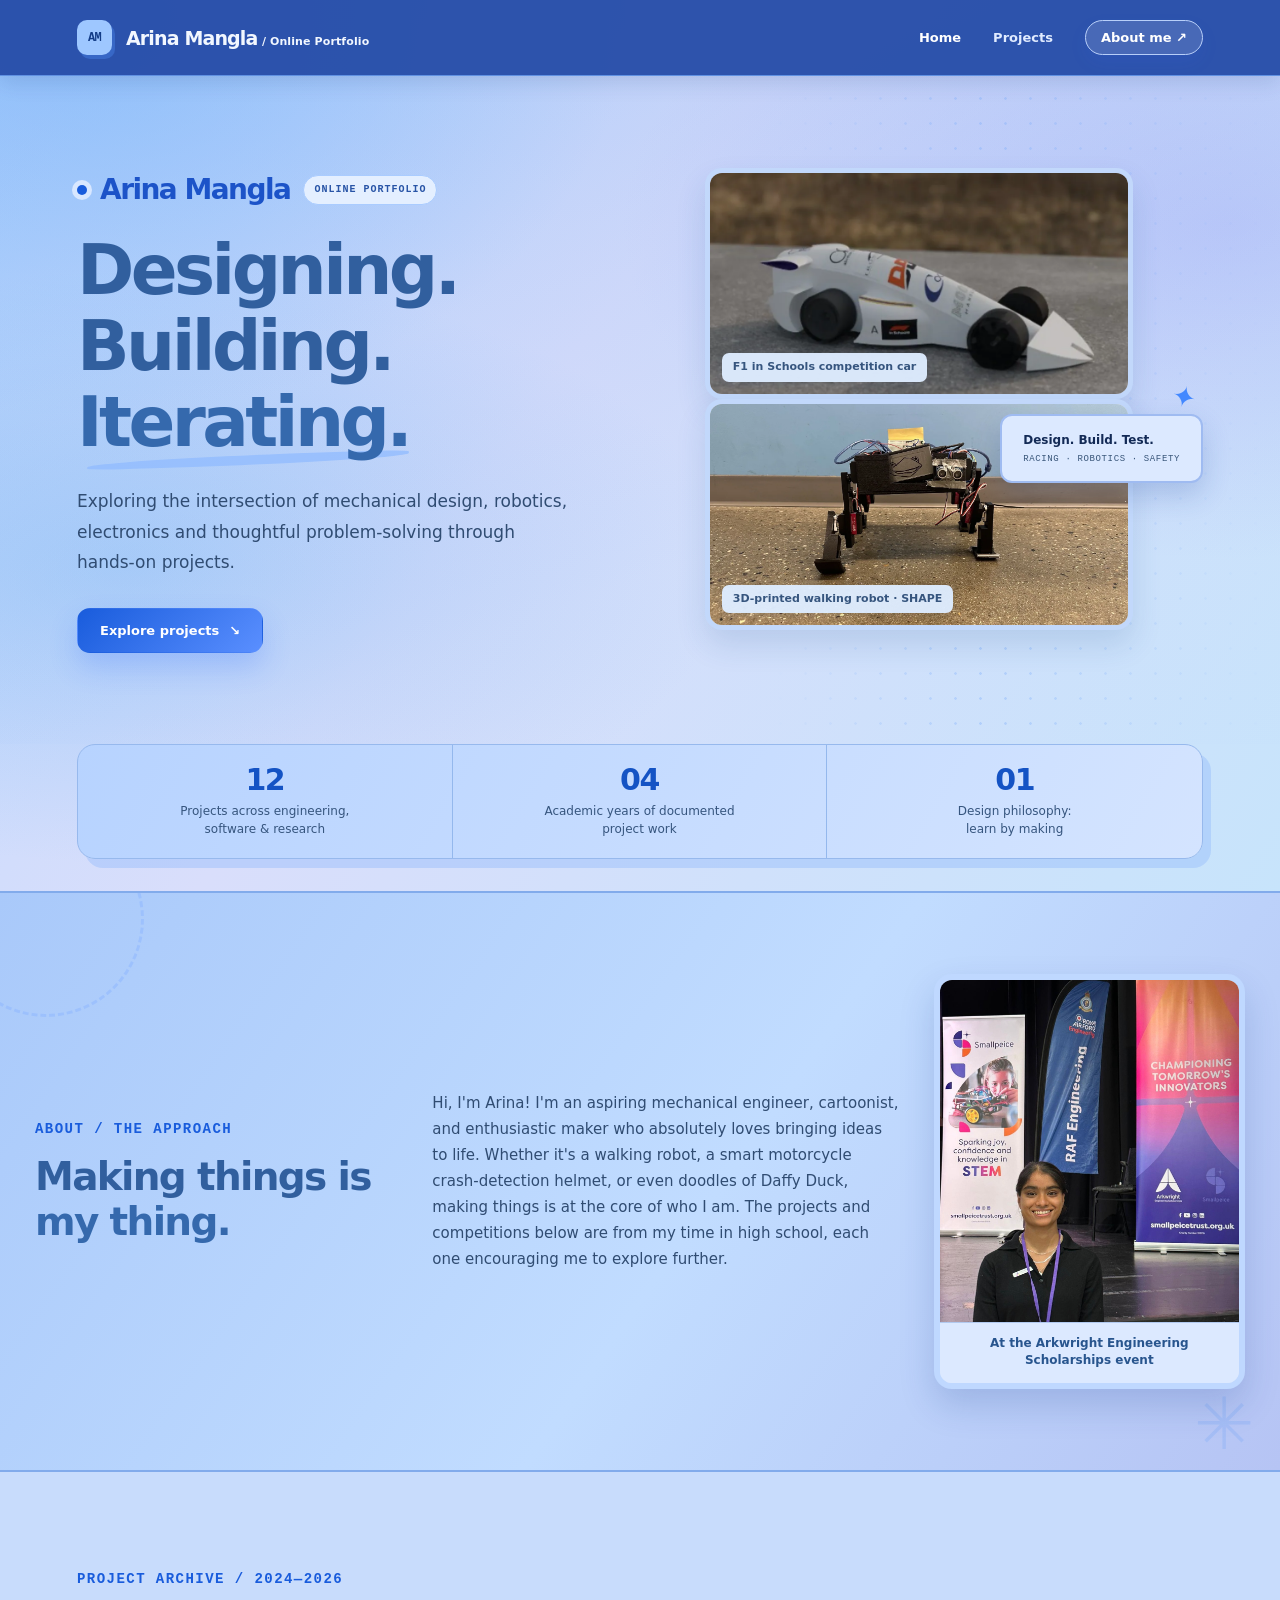
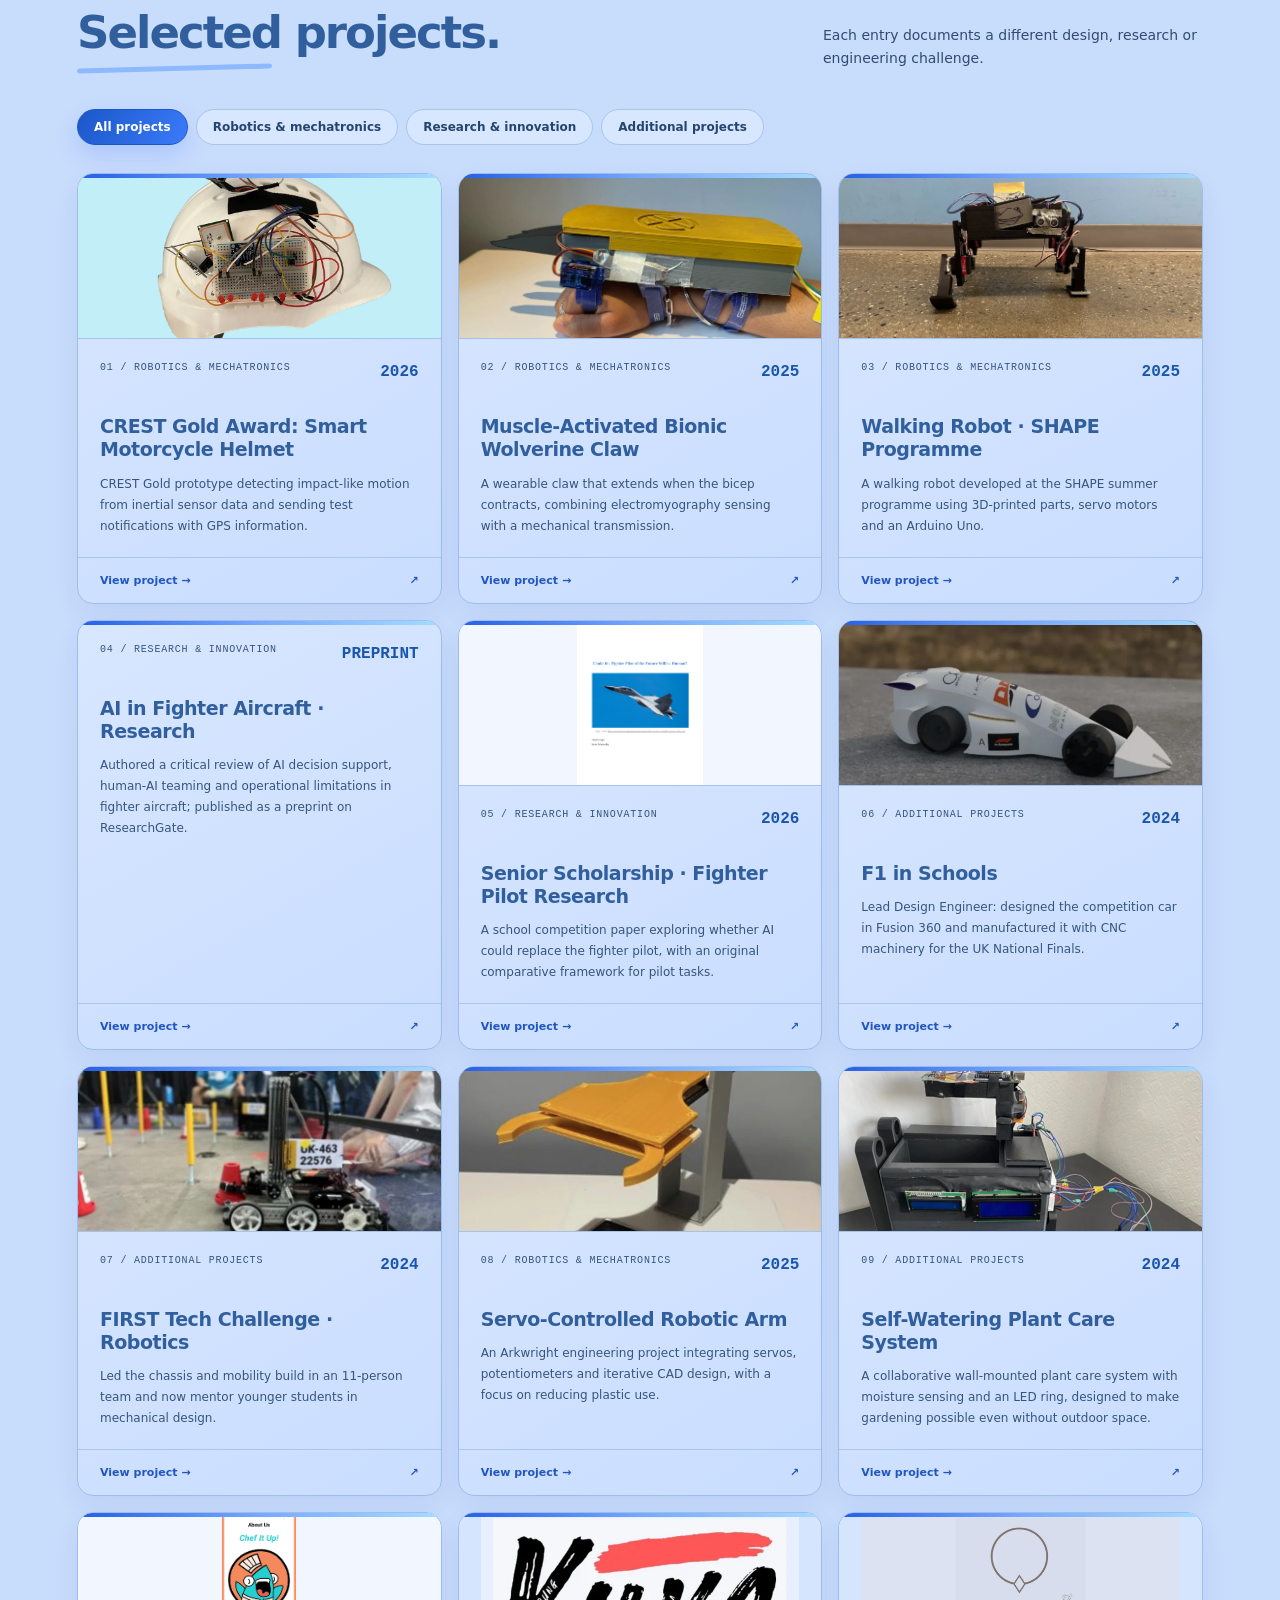
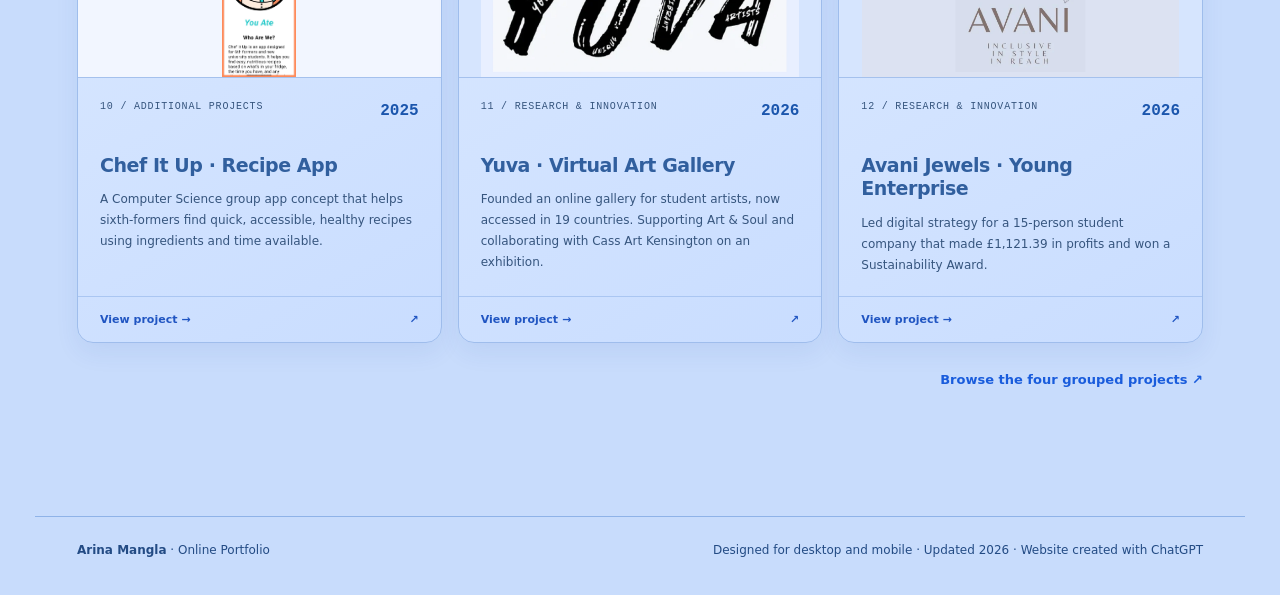
==== commit adbe3946: "Update index.html" ====
--- a/index.html
+++ b/index.html
@@ -8,5 +8,5 @@
 <div aria-label="Engineering projects including an F1 in Schools race car and a walking robot" class="hero-art"><div class="hero-cad"><img alt="F1 in Schools competition car" fetchpriority="high" src="assets/f1-car-design.webp"/></div><div class="hero-photo"><img alt="Four-legged 3D-printed walking robot" src="assets/walking-robot-front.webp"/></div><div class="hero-float"><b>Design. Build. Test.</b><small>RACING · ROBOTICS · SAFETY</small></div></div></div></section>
 <div class="container"><div class="stats"><div class="stat"><strong>12</strong><span>Projects across engineering,<br/>software &amp; research</span></div><div class="stat"><strong>04</strong><span>Academic years of documented<br/>project work</span></div><div class="stat"><strong>01</strong><span>Design philosophy:<br/>learn by making</span></div></div></div>
 <section class="about-band" id="about"><div class="container about-content about-with-photo"><div><span class="section-suptitle">ABOUT / THE APPROACH</span><h2>Making things is <em>my thing.</em></h2></div><div class="about-introduction"><p>Hi, I'm Arina! I'm an aspiring mechanical engineer, cartoonist, and enthusiastic maker who absolutely loves bringing ideas to life. Whether it's a walking robot, a smart motorcycle crash-detection helmet, or even doodles of Daffy Duck, making things is at the core of who I am. The projects and competitions below are from my time in high school, each one encouraging me to explore further.</p></div><figure class="about-photo"><img src="assets/about-arina-arkwright-full.jpg" alt="Arina at an Arkwright Engineering Scholarships event, with RAF Engineering and Smallpeice banners behind her" loading="lazy" width="1179" height="1345"><figcaption class="about-caption">At the Arkwright Engineering Scholarships event</figcaption></figure></div></section><section class="section" id="projects"><div class="container"><div class="section-heading"><div><span class="section-suptitle">PROJECT ARCHIVE / 2024—2026</span><h2>Selected projects.</h2></div><p>Each entry documents a different design, research or engineering challenge.</p></div><div aria-label="Filter projects" class="filter" role="group"><button aria-pressed="true" class="selected" data-filter="all" type="button">All projects</button><button aria-pressed="false" data-filter="Robotics &amp; Mechatronics" type="button">Robotics &amp; mechatronics</button><button aria-pressed="false" data-filter="Research &amp; Innovation" type="button">Research &amp; innovation</button><button aria-pressed="false" data-filter="Additional Projects" type="button">Additional projects</button></div><div class="project-grid" id="project-grid"></div><div style="margin-top:26px;text-align:right"><a class="textlink" href="additional.html">Browse the four grouped projects ↗</a></div></div></section>
-</main><footer class="footer"><div class="container footer-row"><span><strong data-name="">Arina Mangla</strong> · Online Portfolio</span><span>Designed for desktop and mobile · Updated 2026 · coded with ChatGPT</span></div></footer>
+</main><footer class="footer"><div class="container footer-row"><span><strong data-name="">Arina Mangla</strong> · Online Portfolio</span><span>Designed for desktop and mobile · Updated 2026 · Website created with ChatGPT</span></div></footer>
 <script src="data.js"></script><script src="site.js"></script></body></html>
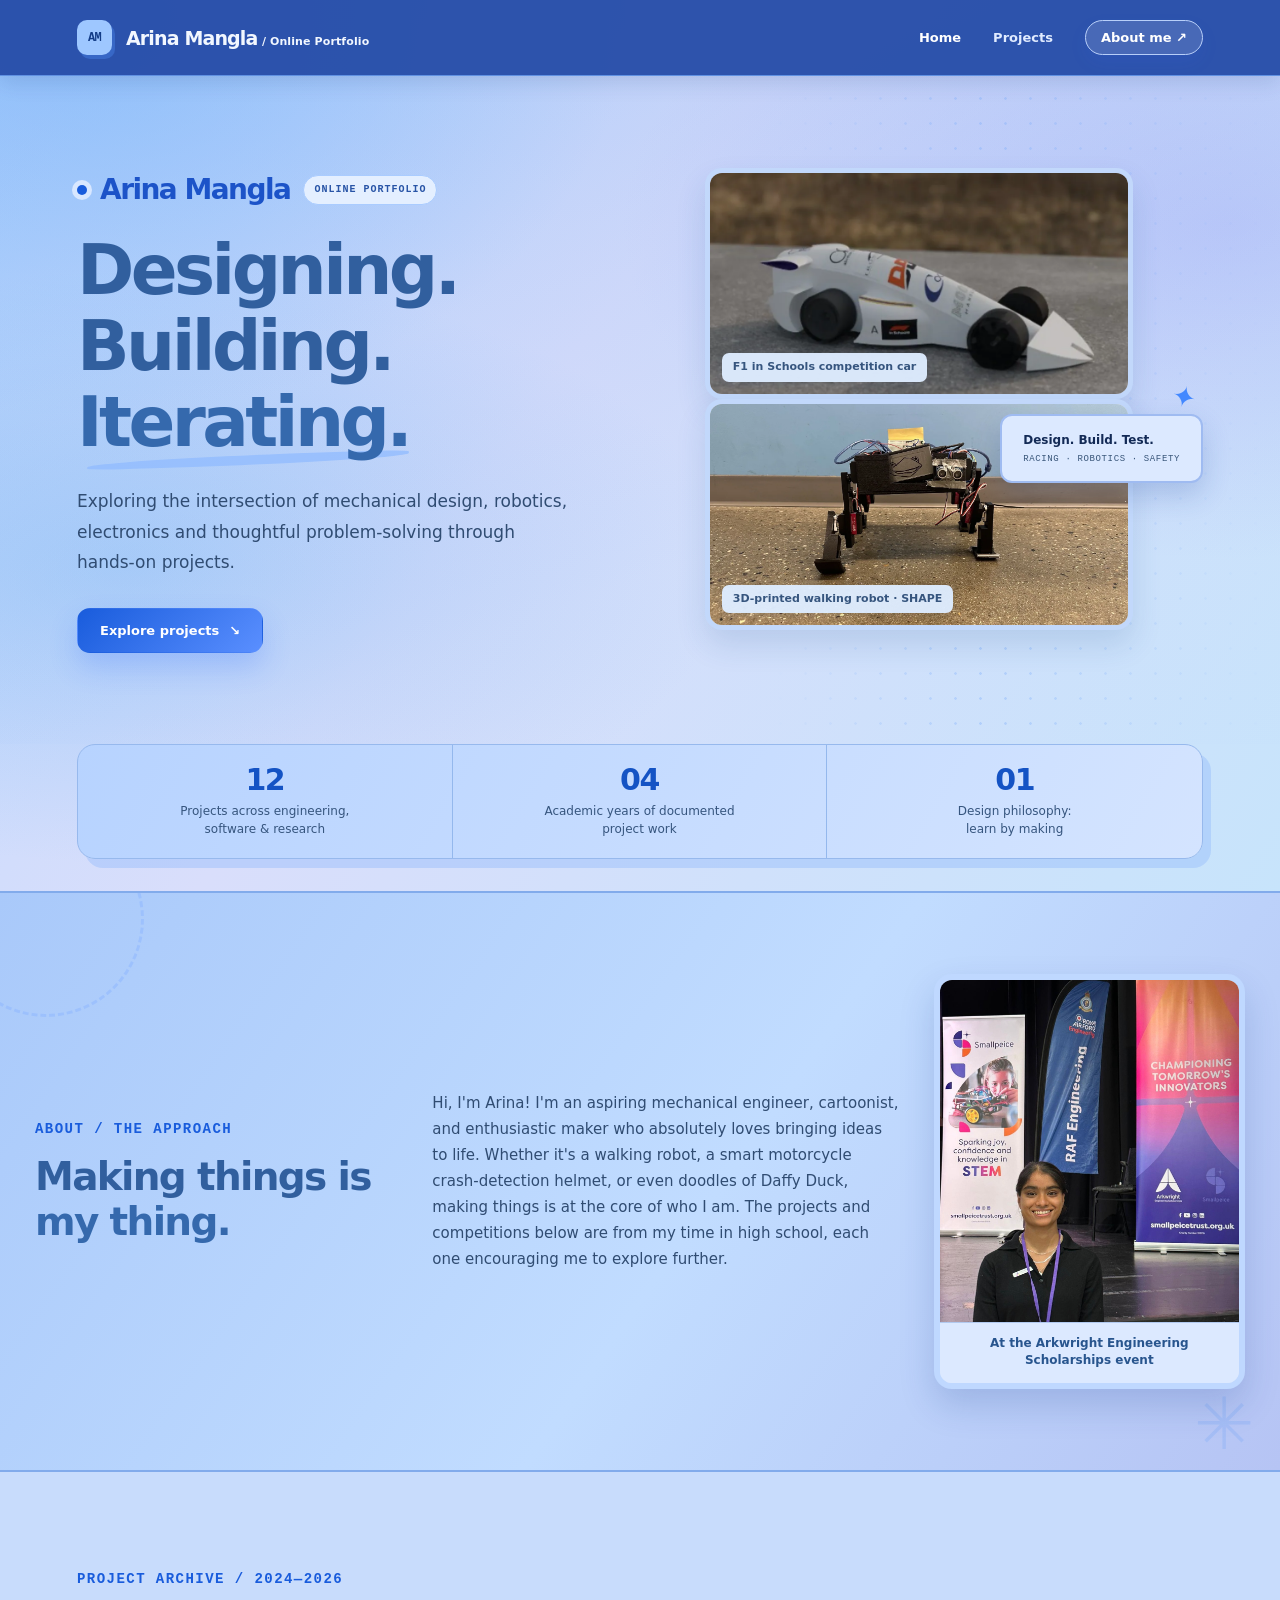
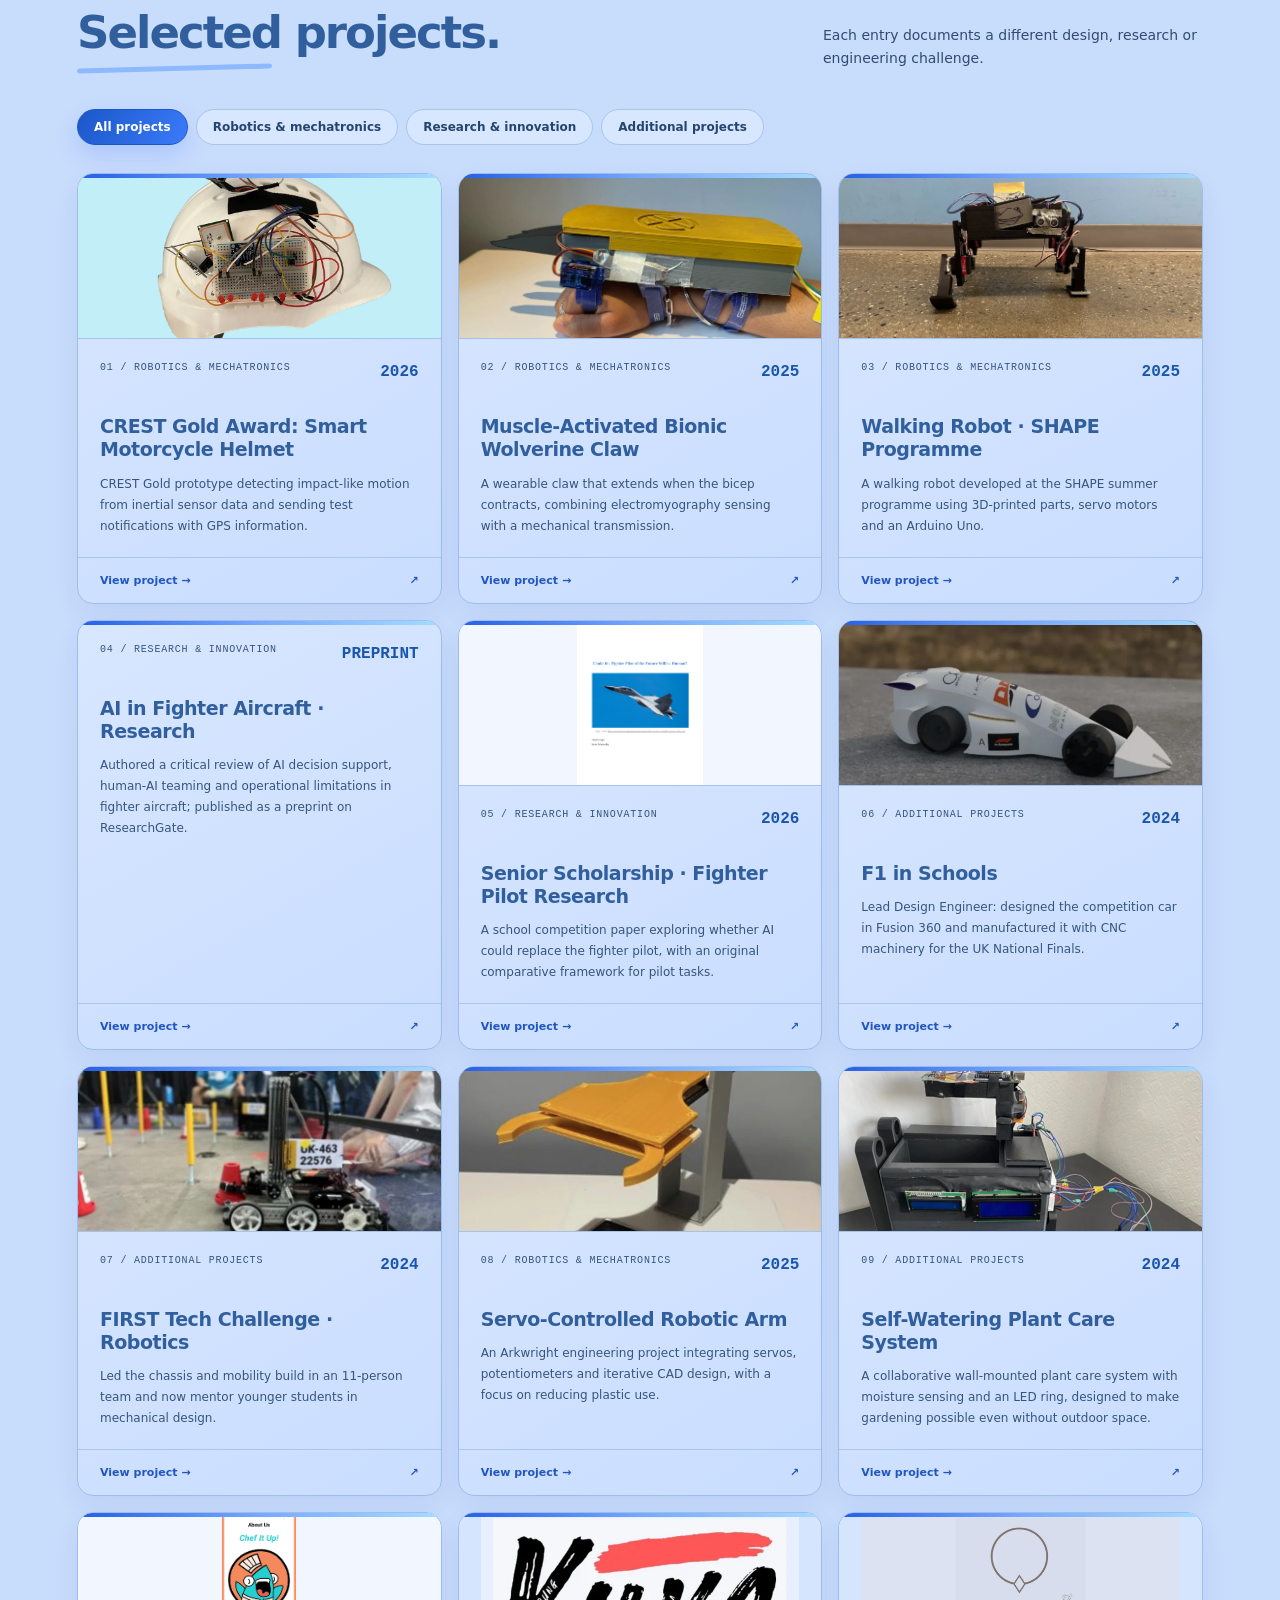
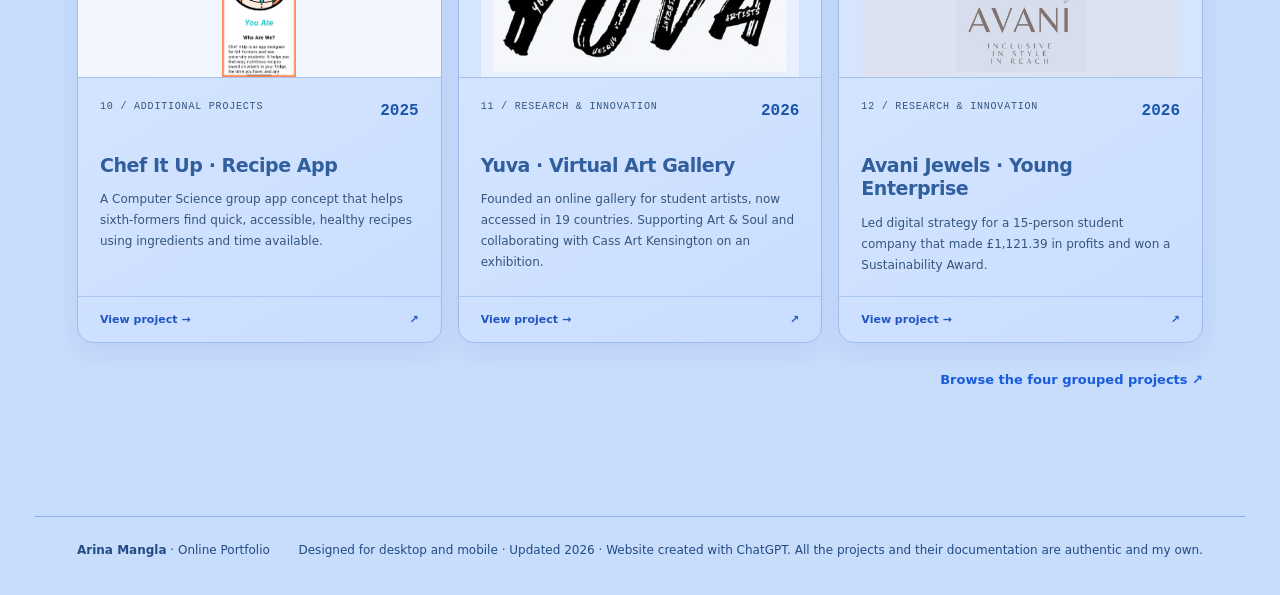
==== commit dea96696: "Clarify project authenticity in footer Updated footer to clarify project authenticity." ====
--- a/index.html
+++ b/index.html
@@ -8,5 +8,5 @@
 <div aria-label="Engineering projects including an F1 in Schools race car and a walking robot" class="hero-art"><div class="hero-cad"><img alt="F1 in Schools competition car" fetchpriority="high" src="assets/f1-car-design.webp"/></div><div class="hero-photo"><img alt="Four-legged 3D-printed walking robot" src="assets/walking-robot-front.webp"/></div><div class="hero-float"><b>Design. Build. Test.</b><small>RACING · ROBOTICS · SAFETY</small></div></div></div></section>
 <div class="container"><div class="stats"><div class="stat"><strong>12</strong><span>Projects across engineering,<br/>software &amp; research</span></div><div class="stat"><strong>04</strong><span>Academic years of documented<br/>project work</span></div><div class="stat"><strong>01</strong><span>Design philosophy:<br/>learn by making</span></div></div></div>
 <section class="about-band" id="about"><div class="container about-content about-with-photo"><div><span class="section-suptitle">ABOUT / THE APPROACH</span><h2>Making things is <em>my thing.</em></h2></div><div class="about-introduction"><p>Hi, I'm Arina! I'm an aspiring mechanical engineer, cartoonist, and enthusiastic maker who absolutely loves bringing ideas to life. Whether it's a walking robot, a smart motorcycle crash-detection helmet, or even doodles of Daffy Duck, making things is at the core of who I am. The projects and competitions below are from my time in high school, each one encouraging me to explore further.</p></div><figure class="about-photo"><img src="assets/about-arina-arkwright-full.jpg" alt="Arina at an Arkwright Engineering Scholarships event, with RAF Engineering and Smallpeice banners behind her" loading="lazy" width="1179" height="1345"><figcaption class="about-caption">At the Arkwright Engineering Scholarships event</figcaption></figure></div></section><section class="section" id="projects"><div class="container"><div class="section-heading"><div><span class="section-suptitle">PROJECT ARCHIVE / 2024—2026</span><h2>Selected projects.</h2></div><p>Each entry documents a different design, research or engineering challenge.</p></div><div aria-label="Filter projects" class="filter" role="group"><button aria-pressed="true" class="selected" data-filter="all" type="button">All projects</button><button aria-pressed="false" data-filter="Robotics &amp; Mechatronics" type="button">Robotics &amp; mechatronics</button><button aria-pressed="false" data-filter="Research &amp; Innovation" type="button">Research &amp; innovation</button><button aria-pressed="false" data-filter="Additional Projects" type="button">Additional projects</button></div><div class="project-grid" id="project-grid"></div><div style="margin-top:26px;text-align:right"><a class="textlink" href="additional.html">Browse the four grouped projects ↗</a></div></div></section>
-</main><footer class="footer"><div class="container footer-row"><span><strong data-name="">Arina Mangla</strong> · Online Portfolio</span><span>Designed for desktop and mobile · Updated 2026 · Website created with ChatGPT</span></div></footer>
+</main><footer class="footer"><div class="container footer-row"><span><strong data-name="">Arina Mangla</strong> · Online Portfolio</span><span>Designed for desktop and mobile · Updated 2026 · Website created with ChatGPT. All the projects and their documentation are authentic and my own.</span></div></footer>
 <script src="data.js"></script><script src="site.js"></script></body></html>
